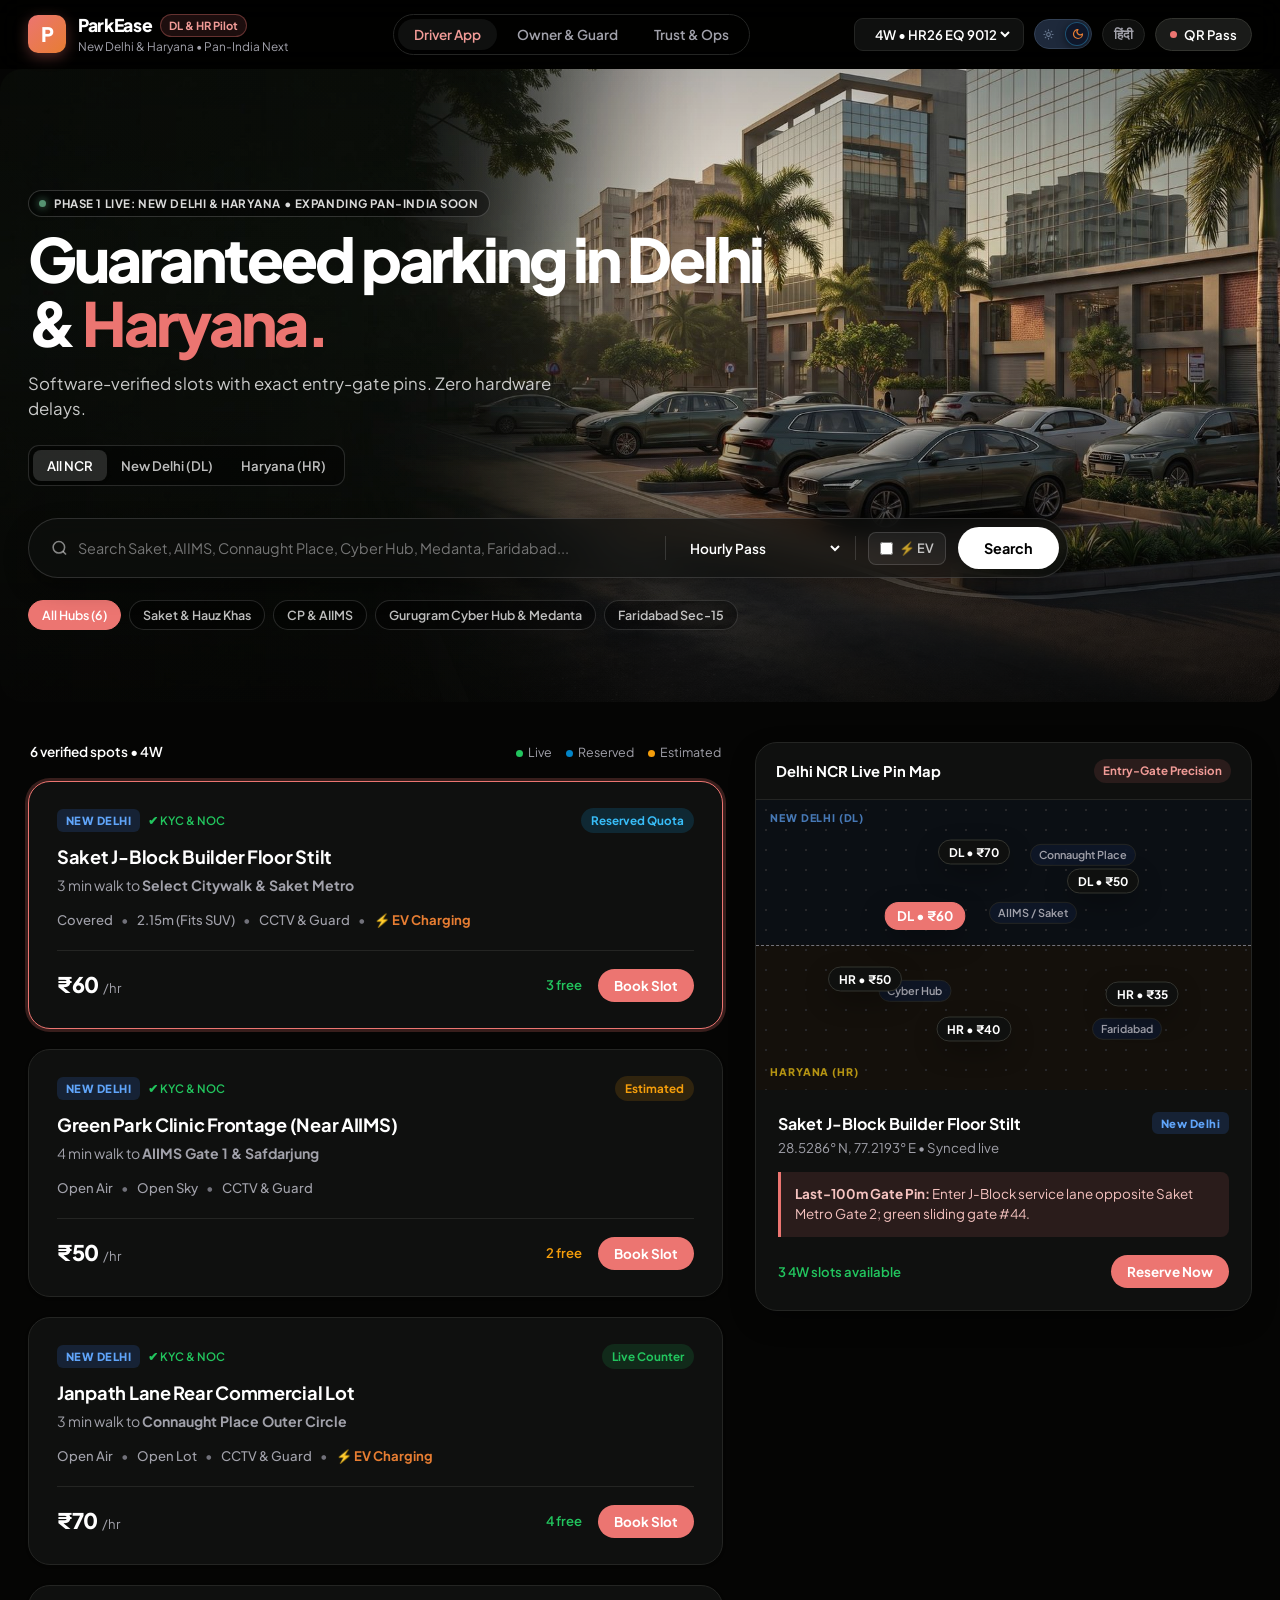
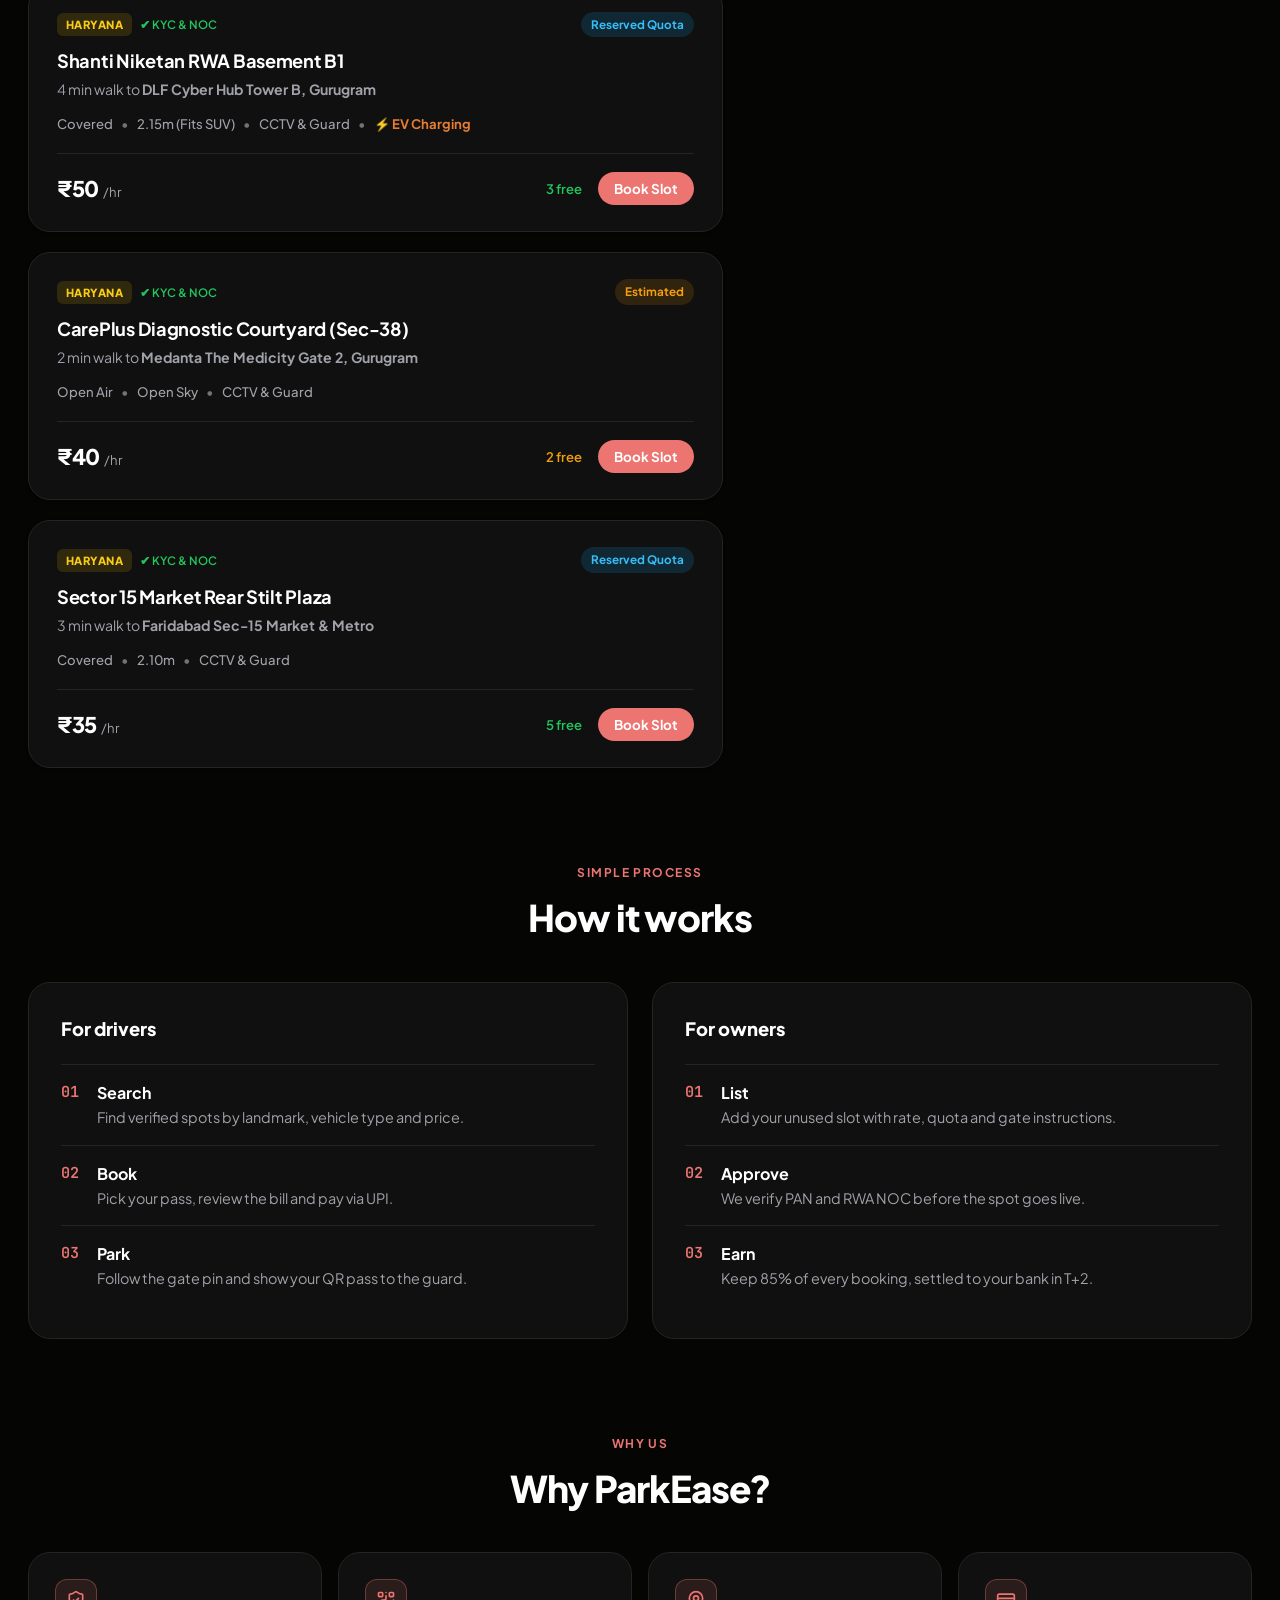
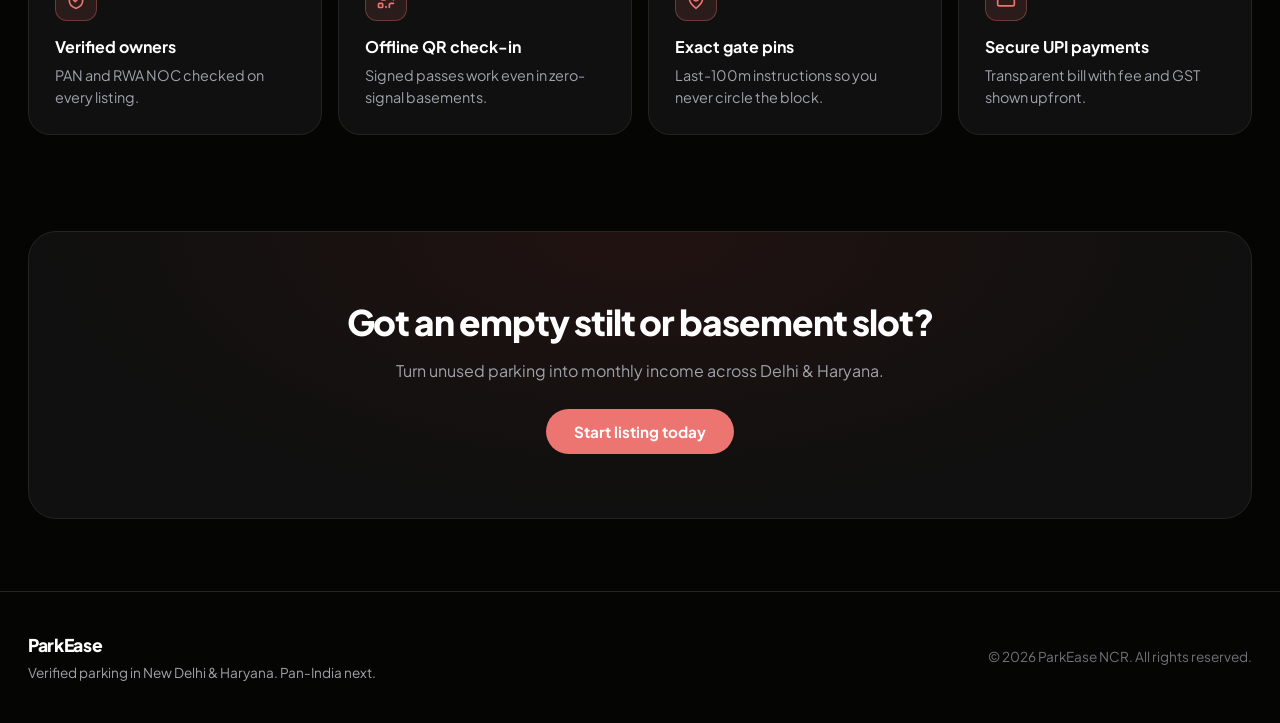
==== parkeasenew/index.html @ a63e6c03 "Add files via upload" ====
<!DOCTYPE html>
<html lang="en">
<head>
  <meta charset="UTF-8" />
  <meta name="viewport" content="width=device-width, initial-scale=1.0" />
  <title>ParkEase NCR — Verified Parking in New Delhi & Haryana</title>
  <link rel="stylesheet" href="styles.css" />
  <link rel="preconnect" href="https://fonts.googleapis.com">
  <link rel="preconnect" href="https://fonts.gstatic.com" crossorigin>
  <link href="https://fonts.googleapis.com/css2?family=Plus+Jakarta+Sans:wght@400;500;600;700;800&family=JetBrains+Mono:wght@500;600&display=swap" rel="stylesheet">
</head>
<body>
  <!-- Clean Glassmorphic Top Navbar -->
  <header class="navbar">
    <div class="nav-inner">
      <div class="nav-brand">
        <div class="brand-logo">P</div>
        <div>
          <div class="brand-title-line">
            <span class="brand-name">ParkEase</span>
            <span class="region-pill">DL & HR Pilot</span>
          </div>
          <span class="brand-sub" data-i18n="tagline">New Delhi & Haryana • Pan-India Next</span>
        </div>
      </div>

      <nav class="nav-tabs" role="tablist">
        <button class="nav-tab active" data-view="driver" data-i18n="nav_driver">Driver App</button>
        <button class="nav-tab" data-view="owner" data-i18n="nav_owner">Owner & Guard</button>
        <button class="nav-tab" data-view="admin" data-i18n="nav_admin">Trust & Ops</button>
      </nav>

      <div class="nav-actions">
        <div class="vehicle-selector">
          <span id="activeVehicleIcon"></span>
          <select id="globalVehicleSelect" aria-label="Select Vehicle">
            <option value="2W">2W • DL3S DK 4821</option>
            <option value="4W" selected>4W • HR26 EQ 9012</option>
            <option value="SUV">SUV • DL8C AX 7741</option>
            <option value="EV">EV • HR51 EV 1104</option>
          </select>
        </div>

        <!-- Animated Pill Dark Mode Switch -->
        <button id="themeToggle" class="theme-switch" role="switch" aria-checked="false" aria-label="Toggle Dark Mode" title="Switch Theme">
          <span class="theme-track">
            <span class="theme-icon sun" aria-hidden="true">
              <svg width="13" height="13" viewBox="0 0 24 24" fill="none" stroke="currentColor" stroke-width="2.4" stroke-linecap="round" stroke-linejoin="round"><circle cx="12" cy="12" r="4"/><path d="M12 2v2"/><path d="M12 20v2"/><path d="m4.93 4.93 1.41 1.41"/><path d="m17.66 17.66 1.41 1.41"/><path d="M2 12h2"/><path d="M20 12h2"/><path d="m6.34 17.66-1.41 1.41"/><path d="m19.07 4.93-1.41 1.41"/></svg>
            </span>
            <span class="theme-icon moon" aria-hidden="true">
              <svg width="12" height="12" viewBox="0 0 24 24" fill="none" stroke="currentColor" stroke-width="2.4" stroke-linecap="round" stroke-linejoin="round"><path d="M12 3a6 6 0 0 0 9 9 9 9 0 1 1-9-9Z"/></svg>
            </span>
            <span class="theme-thumb"></span>
          </span>
        </button>

        <button id="langToggle" class="icon-btn" title="Switch Language">हिंदी</button>

        <button id="myPassBtn" class="btn-pass">
          <span class="pass-dot"></span>
          <span data-i18n="active_pass">QR Pass</span>
          <span id="passBadge" class="badge-count hidden">1</span>
        </button>
      </div>
    </div>
  </header>

  <!-- Main Workspace -->
  <main class="container">

    <!-- ==================== VIEW 1: DRIVER DISCOVERY ==================== -->
    <section id="view-driver" class="view-section active">

      <!-- Sleek Hero & Search Dock -->
      <div class="hero-card">
        <div class="hero-top">
          <div>
            <div class="eyebrow">
              <span class="pulse-dot"></span>
              <span>PHASE 1 LIVE: NEW DELHI & HARYANA • EXPANDING PAN-INDIA SOON</span>
            </div>
            <h1 data-i18n="hero_title">Guaranteed parking in Delhi &amp; <span class="accent">Haryana.</span></h1>
            <p class="hero-subtitle" data-i18n="hero_sub">Software-verified slots with exact entry-gate pins. Zero hardware delays.</p>
          </div>

          <!-- State Segmented Switch -->
          <div class="state-segment" role="group" aria-label="Filter by State">
            <button class="seg-btn active" data-state="all">All NCR</button>
            <button class="seg-btn" data-state="DL">New Delhi (DL)</button>
            <button class="seg-btn" data-state="HR">Haryana (HR)</button>
          </div>
        </div>

        <!-- Unified Search & Filter Bar -->
        <div class="search-dock">
          <div class="search-box">
            <svg width="18" height="18" viewBox="0 0 24 24" fill="none" stroke="currentColor" stroke-width="2.2"><circle cx="11" cy="11" r="8"/><path d="m21 21-4.3-4.3"/></svg>
            <input type="text" id="landmarkSearch" placeholder="Search Saket, AIIMS, Connaught Place, Cyber Hub, Medanta, Faridabad..." />
          </div>

          <div class="dock-divider"></div>

          <select id="durationFilter" class="dock-select" aria-label="Pass Duration">
            <option value="hourly">Hourly Pass</option>
            <option value="daily">Full-Day Pass</option>
            <option value="monthly">Monthly Commuter</option>
          </select>

          <div class="dock-divider"></div>

          <div class="toggle-pills">
            <label class="pill-toggle">
              <input type="checkbox" id="filterEv" />
              <span>⚡ EV</span>
            </label>
          </div>
          <button type="button" id="searchBtn" class="search-btn">Search</button>
        </div>

        <!-- Clean Micro-Market Quick Chips -->
        <div class="market-bar">
          <button class="market-chip active" data-market="all">All Hubs (6)</button>
          <button class="market-chip" data-market="dl-south">Saket & Hauz Khas</button>
          <button class="market-chip" data-market="dl-central">CP & AIIMS</button>
          <button class="market-chip" data-market="hr-ggn">Gurugram Cyber Hub & Medanta</button>
          <button class="market-chip" data-market="hr-fbd">Faridabad Sec-15</button>
        </div>
      </div>

      <!-- Spacious 2-Column Split Workspace -->
      <div class="workspace-grid">
        <!-- Left: Breathable, Uncluttered Spot Cards -->
        <div class="listings-col">
          <div class="list-header">
            <span id="resultsCount" class="results-label">6 verified spots</span>
            <div class="legend-inline">
              <span><i class="dot live"></i>Live</span>
              <span><i class="dot reserved"></i>Reserved</span>
              <span><i class="dot estimated"></i>Estimated</span>
            </div>
          </div>
          <div id="listingsContainer" class="cards-stack"></div>
        </div>

        <!-- Right: Interactive NCR Map & Selected Gate Inspector -->
        <aside class="map-col">
          <div class="map-panel">
            <div class="map-header">
              <span class="map-heading">Delhi NCR Live Pin Map</span>
              <span class="gate-chip">Entry-Gate Precision</span>
            </div>

            <div class="ncr-canvas" id="simulatedMap">
              <div class="zone-label dl">NEW DELHI (DL)</div>
              <div class="zone-label hr">HARYANA (HR)</div>
              <div class="ncr-border"></div>

              <!-- Subtle Geographic Landmarks -->
              <div class="landmark-dot" style="top: 19%; left: 66%;">Connaught Place</div>
              <div class="landmark-dot" style="top: 39%; left: 56%;">AIIMS / Saket</div>
              <div class="landmark-dot" style="top: 66%; left: 32%;">Cyber Hub</div>
              <div class="landmark-dot" style="top: 79%; left: 75%;">Faridabad</div>

              <div id="mapPinsContainer"></div>
            </div>

            <div id="selectedSpotPreview" class="inspector-card"></div>
          </div>
        </aside>
      </div>

      <!-- How it works -->
      <div class="section-head">
        <span class="kicker">Simple process</span>
        <h2>How it works</h2>
      </div>
      <div class="steps-grid">
        <div class="steps-card">
          <h3>For drivers</h3>
          <div class="step-row"><span class="step-num">01</span><div><h4>Search</h4><p>Find verified spots by landmark, vehicle type and price.</p></div></div>
          <div class="step-row"><span class="step-num">02</span><div><h4>Book</h4><p>Pick your pass, review the bill and pay via UPI.</p></div></div>
          <div class="step-row"><span class="step-num">03</span><div><h4>Park</h4><p>Follow the gate pin and show your QR pass to the guard.</p></div></div>
        </div>
        <div class="steps-card">
          <h3>For owners</h3>
          <div class="step-row"><span class="step-num">01</span><div><h4>List</h4><p>Add your unused slot with rate, quota and gate instructions.</p></div></div>
          <div class="step-row"><span class="step-num">02</span><div><h4>Approve</h4><p>We verify PAN and RWA NOC before the spot goes live.</p></div></div>
          <div class="step-row"><span class="step-num">03</span><div><h4>Earn</h4><p>Keep 85% of every booking, settled to your bank in T+2.</p></div></div>
        </div>
      </div>

      <!-- Why ParkEase -->
      <div class="section-head">
        <span class="kicker">Why us</span>
        <h2>Why ParkEase?</h2>
      </div>
      <div class="trust-grid">
        <div class="trust-card"><span class="ico"><svg width="20" height="20" viewBox="0 0 24 24" fill="none" stroke="currentColor" stroke-width="2" stroke-linecap="round" stroke-linejoin="round"><path d="M20 13c0 5-3.5 7.5-7.66 8.95a1 1 0 0 1-.67-.01C7.5 20.5 4 18 4 13V6a1 1 0 0 1 1-1c2 0 4.5-1.2 6.24-2.72a1.17 1.17 0 0 1 1.52 0C14.51 3.81 17 5 19 5a1 1 0 0 1 1 1z"/><path d="m9 12 2 2 4-4"/></svg></span><h4>Verified owners</h4><p>PAN and RWA NOC checked on every listing.</p></div>
        <div class="trust-card"><span class="ico"><svg width="20" height="20" viewBox="0 0 24 24" fill="none" stroke="currentColor" stroke-width="2" stroke-linecap="round" stroke-linejoin="round"><rect width="5" height="5" x="3" y="3" rx="1"/><rect width="5" height="5" x="16" y="3" rx="1"/><rect width="5" height="5" x="3" y="16" rx="1"/><path d="M21 16h-3a2 2 0 0 0-2 2v3"/><path d="M12 7v3a2 2 0 0 1-2 2H7"/><path d="M12 3h.01"/><path d="M21 12v.01"/><path d="M12 21v-1"/></svg></span><h4>Offline QR check-in</h4><p>Signed passes work even in zero-signal basements.</p></div>
        <div class="trust-card"><span class="ico"><svg width="20" height="20" viewBox="0 0 24 24" fill="none" stroke="currentColor" stroke-width="2" stroke-linecap="round" stroke-linejoin="round"><path d="M20 10c0 6-8 12-8 12s-8-6-8-12a8 8 0 0 1 16 0Z"/><circle cx="12" cy="10" r="3"/></svg></span><h4>Exact gate pins</h4><p>Last-100m instructions so you never circle the block.</p></div>
        <div class="trust-card"><span class="ico"><svg width="20" height="20" viewBox="0 0 24 24" fill="none" stroke="currentColor" stroke-width="2" stroke-linecap="round" stroke-linejoin="round"><rect width="20" height="14" x="2" y="5" rx="2"/><path d="M2 10h20"/></svg></span><h4>Secure UPI payments</h4><p>Transparent bill with fee and GST shown upfront.</p></div>
      </div>

      <!-- CTA -->
      <div class="cta-band">
        <h2>Got an empty stilt or basement slot?</h2>
        <p>Turn unused parking into monthly income across Delhi &amp; Haryana.</p>
        <button type="button" id="ctaListBtn" class="btn-primary">Start listing today</button>
      </div>
    </section>

    <!-- ==================== VIEW 2: OWNER & GUARD CONSOLE ==================== -->
    <section id="view-owner" class="view-section">
      <div class="page-head">
        <div>
          <h2>Owner & Guard Console</h2>
          <p class="muted">Zero-hardware slot management, offline basement QR check-in, and T+2 split settlements</p>
        </div>
        <button id="openOnboardModalBtn" class="btn-primary">+ List Space (DL / HR)</button>
      </div>

      <div class="stats-grid">
        <div class="stat-card">
          <span class="stat-label">Weekly Gross Bookings</span>
          <strong class="stat-num" id="ownerGrossKpi">₹18,450</strong>
        </div>
        <div class="stat-card">
          <span class="stat-label">Platform Fee (15%)</span>
          <strong class="stat-num danger" id="ownerCommKpi">- ₹2,768</strong>
        </div>
        <div class="stat-card">
          <span class="stat-label">GST on Commission (18%)</span>
          <strong class="stat-num danger" id="ownerGstKpi">- ₹498</strong>
        </div>
        <div class="stat-card accent">
          <span class="stat-label">Net Settled to Bank (T+2)</span>
          <strong class="stat-num success" id="ownerNetKpi">₹15,184</strong>
        </div>
      </div>

      <div class="two-col-grid">
        <div class="surface-card">
          <div class="card-top">
            <div>
              <h3>Slot Quota & Counter</h3>
              <p class="card-sub">Shanti Niketan RWA Basement B1 • Gurugram (HR)</p>
            </div>
            <label class="switch-pill">
              <input type="checkbox" id="emergencyFullToggle" />
              <span>Lot FULL</span>
            </label>
          </div>
          <div id="ownerInventoryControls" class="quota-list"></div>
        </div>

        <div class="surface-card">
          <div class="card-top">
            <div>
              <h3>Guard Gate Check-In</h3>
              <p class="card-sub">Works offline in zero-signal basements via signed QR tokens</p>
            </div>
            <span class="status-badge success">Offline Ready</span>
          </div>

          <div class="scanner-viewport">
            <div class="laser-line"></div>
            <p>Scan Driver QR Pass or Enter 6-Digit Basement Code</p>
          </div>

          <div class="code-entry-row">
            <input type="text" id="manualCodeInput" placeholder="e.g. PE-DL-4821" />
            <button id="verifyCheckInBtn" class="btn-primary">Verify Entry / Exit</button>
          </div>

          <div class="demo-helper">
            <span>Demo shortcut:</span>
            <button class="text-btn" id="fillActiveCodeBtn">Auto-fill active booking code</button>
          </div>
          <div id="scanResultLog" class="scan-feedback"></div>
        </div>
      </div>
    </section>

    <!-- ==================== VIEW 3: ADMIN & TRUST OPS ==================== -->
    <section id="view-admin" class="view-section">
      <div class="page-head">
        <div>
          <h2>Trust, KYC & Operations</h2>
          <p class="muted">Supply verification across New Delhi (112 spots) & Haryana (138 spots)</p>
        </div>
        <div class="pill-group">
          <span class="info-pill">No-Show Auto-Release: <strong>15 mins</strong></span>
          <span class="info-pill">DPDP Data Masking: <strong>Active</strong></span>
        </div>
      </div>

      <div class="two-col-grid">
        <div class="surface-card">
          <div class="card-top">
            <h3>Pending DL & HR Onboarding Queue</h3>
            <span class="status-badge">PAN + RWA NOC</span>
          </div>
          <div id="approvalQueueList" class="queue-stack"></div>
        </div>

        <div class="surface-card">
          <div class="card-top">
            <h3>Live NCR Booking Monitor</h3>
            <span class="status-badge success">Real-Time</span>
          </div>
          <div id="adminBookingsList" class="queue-stack"></div>
        </div>
      </div>
    </section>

  </main>

  <footer class="site-footer">
    <div class="footer-inner">
      <div>
        <div class="brand-name">ParkEase</div>
        <p>Verified parking in New Delhi &amp; Haryana. Pan-India next.</p>
      </div>
      <p class="footer-note">&copy; 2026 ParkEase NCR. All rights reserved.</p>
    </div>
  </footer>

  <!-- ==================== MODAL 1: BOOKING SUMMARY ==================== -->
  <div id="bookingModal" class="modal hidden" role="dialog" aria-modal="true">
    <div class="modal-backdrop" data-close="bookingModal"></div>
    <div class="modal-sheet">
      <div class="modal-head">
        <h3 id="modalSpotTitle">Reserve Parking Slot</h3>
        <button class="close-x" data-close="bookingModal">&times;</button>
      </div>
      <div class="modal-content" id="bookingModalBody"></div>
    </div>
  </div>

  <!-- ==================== MODAL 2: DIGITAL QR PASS ==================== -->
  <div id="qrPassModal" class="modal hidden" role="dialog" aria-modal="true">
    <div class="modal-backdrop" data-close="qrPassModal"></div>
    <div class="modal-sheet">
      <div class="modal-head">
        <h3>Digital Entry Pass</h3>
        <button class="close-x" data-close="qrPassModal">&times;</button>
      </div>
      <div class="modal-content" id="qrPassBody"></div>
    </div>
  </div>

  <!-- ==================== MODAL 3: OWNER ONBOARDING ==================== -->
  <div id="onboardModal" class="modal hidden" role="dialog" aria-modal="true">
    <div class="modal-backdrop" data-close="onboardModal"></div>
    <div class="modal-sheet">
      <div class="modal-head">
        <h3>List Space (New Delhi & Haryana)</h3>
        <button class="close-x" data-close="onboardModal">&times;</button>
      </div>
      <form id="onboardForm" class="modal-content">
        <div class="form-grid">
          <div class="field">
            <label>State / UT (Phase 1)</label>
            <select id="newState">
              <option value="DL">New Delhi (DL)</option>
              <option value="HR">Haryana (HR)</option>
              <option value="OTHER" disabled>Other Indian States (Phase 2)</option>
            </select>
          </div>
          <div class="field">
            <label>Micro-Market</label>
            <select id="newMarket">
              <option value="dl-south">Saket & Hauz Khas (DL)</option>
              <option value="dl-central">CP & AIIMS (DL)</option>
              <option value="hr-ggn">Gurugram Cyber Hub / Medanta (HR)</option>
              <option value="hr-fbd">Faridabad Sec-15 (HR)</option>
            </select>
          </div>
          <div class="field span-2">
            <label>Space Title & Locality</label>
            <input type="text" id="newTitle" required placeholder="e.g., J-44 Saket Builder Floor Stilt, New Delhi" />
          </div>
          <div class="field">
            <label>Space Type</label>
            <select id="newType">
              <option value="Builder Floor / Stilt">Builder Floor / Stilt</option>
              <option value="Society Spare Slot">RWA Spare Slot</option>
              <option value="Commercial Frontage">Clinic / Market Frontage</option>
            </select>
          </div>
          <div class="field">
            <label>Hourly Rate (₹)</label>
            <input type="number" id="newHourlyRate" value="50" min="10" max="500" required />
          </div>
          <div class="field">
            <label>Reserved Quota</label>
            <input type="number" id="newSlots" value="2" min="1" max="50" required />
          </div>
          <div class="field">
            <label>Clearance Height</label>
            <input type="text" id="newHeight" value="2.1m (Fits SUV)" required />
          </div>
          <div class="field span-2">
            <label>Entry-Gate Instructions</label>
            <input type="text" id="newInstructions" required placeholder="Enter from Gate 2 beside Metro Pillar; show QR to guard" />
          </div>
        </div>
        <div class="modal-actions">
          <button type="button" class="btn-ghost" data-close="onboardModal">Cancel</button>
          <button type="submit" class="btn-primary">Submit for KYC Approval</button>
        </div>
      </form>
    </div>
  </div>

  <!-- Toast -->
  <div id="toast" class="toast hidden"></div>

  <script src="app.js"></script>
</body>
</html>
---- parkeasenew/styles.css ----
/* ==========================================================================
   ParkEase NCR - Clean Product UI (Light & Dark Theme System)
   ========================================================================== */
:root {
  --bg: #f8fafc;
  --surface: #ffffff;
  --surface-subtle: #f1f5f9;
  --nav-glass: rgba(255, 255, 255, 0.86);
  --text: #0f172a;
  --text-secondary: #475569;
  --text-muted: #94a3b8;
  --border: #e2e8f0;
  --border-strong: #cbd5e1;

  --brand: #0d9488;
  --brand-dark: #0f766e;
  --brand-soft: #f0fdfa;
  --brand-border: #99f6e4;
  --brand-ring: rgba(13, 148, 136, 0.16);
  --gate-text: #134e4a;

  --dl-bg: #eff6ff;
  --dl-text: #1d4ed8;
  --hr-bg: #fefce8;
  --hr-text: #a16207;

  --reserved-bg: #e0f2fe;
  --reserved-text: #0369a1;

  --success: #16a34a;
  --success-bg: #f0fdf4;
  --warning: #d97706;
  --warning-bg: #fffbeb;
  --danger: #dc2626;

  --active-chip-bg: #0f172a;
  --active-chip-text: #ffffff;

  --map-dl-grad: #eff6ff;
  --map-hr-grad: #fefce8;
  --map-dot: #cbd5e1;
  --landmark-bg: rgba(255, 255, 255, 0.88);

  --radius-lg: 18px;
  --radius-md: 12px;
  --radius-sm: 8px;
  --shadow-sm: 0 1px 3px rgba(15, 23, 42, 0.04);
  --shadow-md: 0 8px 24px -4px rgba(15, 23, 42, 0.06);
  --shadow-lg: 0 20px 40px -8px rgba(15, 23, 42, 0.14);
}

/* ==================== DARK THEME TOKENS ==================== */
[data-theme="dark"] {
  --bg: #090d16;
  --surface: #111827;
  --surface-subtle: #1e293b;
  --nav-glass: rgba(17, 24, 39, 0.84);
  --text: #f1f5f9;
  --text-secondary: #94a3b8;
  --text-muted: #64748b;
  --border: #1e293b;
  --border-strong: #334155;

  --brand: #14b8a6;
  --brand-dark: #2dd4bf;
  --brand-soft: rgba(20, 184, 166, 0.13);
  --brand-border: rgba(45, 212, 191, 0.3);
  --brand-ring: rgba(20, 184, 166, 0.22);
  --gate-text: #99f6e4;

  --dl-bg: rgba(59, 130, 246, 0.16);
  --dl-text: #60a5fa;
  --hr-bg: rgba(234, 179, 8, 0.15);
  --hr-text: #facc15;

  --reserved-bg: rgba(14, 165, 233, 0.16);
  --reserved-text: #38bdf8;

  --success: #22c55e;
  --success-bg: rgba(34, 197, 94, 0.14);
  --warning: #f59e0b;
  --warning-bg: rgba(245, 158, 11, 0.14);
  --danger: #f87171;

  --active-chip-bg: #14b8a6;
  --active-chip-text: #042f2e;

  --map-dl-grad: #0f1b2e;
  --map-hr-grad: #1c1917;
  --map-dot: #334155;
  --landmark-bg: rgba(15, 23, 42, 0.88);

  --shadow-sm: 0 1px 3px rgba(0, 0, 0, 0.3);
  --shadow-md: 0 10px 28px -4px rgba(0, 0, 0, 0.45);
  --shadow-lg: 0 24px 48px -8px rgba(0, 0, 0, 0.65);
}

* {
  box-sizing: border-box;
  margin: 0;
  padding: 0;
}

body {
  font-family: 'Plus Jakarta Sans', -apple-system, BlinkMacSystemFont, sans-serif;
  background: var(--bg);
  color: var(--text);
  line-height: 1.5;
  -webkit-font-smoothing: antialiased;
  transition: background-color 0.25s ease, color 0.25s ease;
}

/* ==================== NAVBAR ==================== */
.navbar {
  position: sticky;
  top: 0;
  z-index: 40;
  background: var(--nav-glass);
  backdrop-filter: blur(14px);
  -webkit-backdrop-filter: blur(14px);
  border-bottom: 1px solid var(--border);
  transition: background-color 0.25s ease, border-color 0.25s ease;
}

.nav-inner {
  max-width: 1320px;
  margin: 0 auto;
  padding: 12px 28px;
  display: flex;
  align-items: center;
  justify-content: space-between;
  gap: 16px;
  flex-wrap: wrap;
}

.nav-brand {
  display: flex;
  align-items: center;
  gap: 12px;
}

.brand-logo {
  width: 38px;
  height: 38px;
  border-radius: 10px;
  background: linear-gradient(135deg, #0d9488, #0f766e);
  color: #fff;
  font-weight: 800;
  font-size: 1.25rem;
  display: grid;
  place-items: center;
  box-shadow: 0 4px 12px rgba(13, 148, 136, 0.3);
}

.brand-title-line {
  display: flex;
  align-items: center;
  gap: 8px;
}

.brand-name {
  font-weight: 800;
  font-size: 1.1rem;
  letter-spacing: -0.02em;
}

.region-pill {
  background: var(--brand-soft);
  color: var(--brand-dark);
  border: 1px solid var(--brand-border);
  font-size: 0.7rem;
  font-weight: 700;
  padding: 2px 8px;
  border-radius: 99px;
}

.brand-sub {
  display: block;
  font-size: 0.74rem;
  color: var(--text-secondary);
}

.nav-tabs {
  display: flex;
  gap: 4px;
  background: var(--surface-subtle);
  padding: 4px;
  border-radius: 11px;
}

.nav-tab {
  border: none;
  background: transparent;
  padding: 7px 16px;
  border-radius: 8px;
  font-family: inherit;
  font-weight: 600;
  font-size: 0.85rem;
  color: var(--text-secondary);
  cursor: pointer;
  transition: all 0.18s ease;
}

.nav-tab:hover {
  color: var(--text);
}

.nav-tab.active {
  background: var(--surface);
  color: var(--brand-dark);
  box-shadow: var(--shadow-sm);
}

.nav-actions {
  display: flex;
  align-items: center;
  gap: 10px;
}

.vehicle-selector {
  display: flex;
  align-items: center;
  gap: 6px;
  background: var(--surface);
  border: 1px solid var(--border);
  padding: 6px 10px;
  border-radius: 9px;
  font-size: 0.82rem;
}

.vehicle-selector select {
  border: none;
  background: transparent;
  font-family: inherit;
  font-weight: 600;
  font-size: 0.82rem;
  color: var(--text);
  outline: none;
  cursor: pointer;
}

.vehicle-selector select option {
  background: var(--surface);
  color: var(--text);
}

/* ==================== ANIMATED DARK MODE PILL SWITCH ==================== */
.theme-switch {
  background: none;
  border: none;
  padding: 0;
  cursor: pointer;
  display: inline-flex;
  align-items: center;
  border-radius: 99px;
}

.theme-switch:focus-visible .theme-track {
  box-shadow: 0 0 0 3px var(--brand-ring);
}

.theme-track {
  position: relative;
  width: 58px;
  height: 30px;
  border-radius: 99px;
  background: #e2e8f0;
  border: 1px solid var(--border-strong);
  display: flex;
  align-items: center;
  justify-content: space-between;
  padding: 0 7px;
  transition: background-color 0.3s cubic-bezier(0.4, 0, 0.2, 1), border-color 0.3s ease;
}

[data-theme="dark"] .theme-track {
  background: #1e293b;
  border-color: #334155;
}

.theme-icon {
  display: grid;
  place-items: center;
  z-index: 1;
  transition: transform 0.35s cubic-bezier(0.34, 1.56, 0.64, 1), opacity 0.25s ease, color 0.25s ease;
}

.theme-icon.sun {
  color: #f59e0b;
  transform: scale(1) rotate(0deg);
}

.theme-icon.moon {
  color: #64748b;
  transform: scale(0.85) rotate(-25deg);
}

[data-theme="dark"] .theme-icon.sun {
  color: #64748b;
  transform: scale(0.85) rotate(45deg);
}

[data-theme="dark"] .theme-icon.moon {
  color: #38bdf8;
  transform: scale(1) rotate(0deg);
}

.theme-thumb {
  position: absolute;
  top: 2px;
  left: 2px;
  width: 24px;
  height: 24px;
  border-radius: 50%;
  background: #ffffff;
  box-shadow: 0 2px 6px rgba(15, 23, 42, 0.2);
  transition: transform 0.32s cubic-bezier(0.34, 1.56, 0.64, 1), background-color 0.25s ease;
}

[data-theme="dark"] .theme-thumb {
  transform: translateX(28px);
  background: #0f172a;
  box-shadow: 0 2px 8px rgba(0, 0, 0, 0.5), inset 0 0 0 1px rgba(56, 189, 248, 0.35);
}

.icon-btn {
  border: 1px solid var(--border);
  background: var(--surface);
  padding: 6px 11px;
  border-radius: 9px;
  font-family: inherit;
  font-weight: 600;
  font-size: 0.8rem;
  color: var(--text-secondary);
  cursor: pointer;
  transition: 0.15s ease;
}

.icon-btn:hover {
  border-color: var(--border-strong);
  color: var(--text);
}

.btn-pass {
  display: inline-flex;
  align-items: center;
  gap: 7px;
  background: #0f172a;
  color: #fff;
  border: 1px solid rgba(255, 255, 255, 0.1);
  padding: 7px 14px;
  border-radius: 9px;
  font-family: inherit;
  font-weight: 600;
  font-size: 0.82rem;
  cursor: pointer;
  transition: 0.15s ease;
}

[data-theme="dark"] .btn-pass {
  background: var(--surface-subtle);
  border-color: var(--border-strong);
}

.btn-pass:hover {
  opacity: 0.92;
}

.pass-dot {
  width: 7px;
  height: 7px;
  border-radius: 50%;
  background: #2dd4bf;
}

.badge-count {
  background: var(--brand);
  color: #042f2e;
  font-weight: 800;
  border-radius: 99px;
  padding: 1px 6px;
  font-size: 0.7rem;
}

.hidden {
  display: none !important;
}

/* ==================== LAYOUT ==================== */
.container {
  max-width: 1320px;
  margin: 0 auto;
  padding: 32px 28px 72px;
}

.view-section {
  display: none;
}

.view-section.active {
  display: block;
}

/* ==================== HERO & SEARCH DOCK ==================== */
.hero-card {
  background: var(--surface);
  border: 1px solid var(--border);
  border-radius: var(--radius-lg);
  padding: 28px 32px;
  box-shadow: var(--shadow-md);
  margin-bottom: 32px;
  transition: background-color 0.25s ease, border-color 0.25s ease;
}

.hero-top {
  display: flex;
  justify-content: space-between;
  align-items: flex-start;
  gap: 20px;
  flex-wrap: wrap;
  margin-bottom: 22px;
}

.eyebrow {
  display: inline-flex;
  align-items: center;
  gap: 8px;
  font-size: 0.72rem;
  font-weight: 700;
  letter-spacing: 0.05em;
  color: var(--brand-dark);
  background: var(--brand-soft);
  border: 1px solid var(--brand-border);
  padding: 4px 10px;
  border-radius: 99px;
  margin-bottom: 10px;
}

.pulse-dot {
  width: 7px;
  height: 7px;
  border-radius: 50%;
  background: var(--brand);
}

.hero-top h1 {
  font-size: 1.65rem;
  font-weight: 800;
  letter-spacing: -0.03em;
  color: var(--text);
}

.hero-subtitle {
  color: var(--text-secondary);
  font-size: 0.94rem;
  margin-top: 3px;
}

.state-segment {
  display: inline-flex;
  background: var(--surface-subtle);
  padding: 4px;
  border-radius: 11px;
  border: 1px solid var(--border);
}

.seg-btn {
  border: none;
  background: transparent;
  padding: 7px 14px;
  border-radius: 8px;
  font-family: inherit;
  font-size: 0.82rem;
  font-weight: 600;
  color: var(--text-secondary);
  cursor: pointer;
  transition: 0.15s ease;
}

.seg-btn.active {
  background: var(--surface);
  color: var(--text);
  box-shadow: var(--shadow-sm);
}

.search-dock {
  display: flex;
  align-items: center;
  background: var(--bg);
  border: 1px solid var(--border);
  border-radius: var(--radius-md);
  padding: 6px 14px;
  gap: 12px;
  flex-wrap: wrap;
}

.search-box {
  flex: 1;
  min-width: 240px;
  display: flex;
  align-items: center;
  gap: 10px;
  color: var(--text-muted);
}

.search-box input {
  width: 100%;
  border: none;
  background: transparent;
  font-family: inherit;
  font-size: 0.9rem;
  color: var(--text);
  padding: 8px 0;
  outline: none;
}

.dock-divider {
  width: 1px;
  height: 24px;
  background: var(--border);
}

.dock-select {
  border: none;
  background: transparent;
  font-family: inherit;
  font-size: 0.85rem;
  font-weight: 600;
  color: var(--text);
  padding: 6px 8px;
  cursor: pointer;
  outline: none;
}

.dock-select option {
  background: var(--surface);
  color: var(--text);
}

.toggle-pills {
  display: flex;
  align-items: center;
  gap: 6px;
  flex-wrap: wrap;
}

.pill-toggle {
  display: inline-flex;
  align-items: center;
  gap: 6px;
  padding: 6px 11px;
  border-radius: 8px;
  background: var(--surface);
  border: 1px solid var(--border);
  font-size: 0.8rem;
  font-weight: 600;
  color: var(--text-secondary);
  cursor: pointer;
  user-select: none;
}

.pill-toggle input {
  accent-color: var(--brand);
}

.market-bar {
  display: flex;
  align-items: center;
  gap: 8px;
  flex-wrap: wrap;
  margin-top: 18px;
}

.market-chip {
  border: 1px solid var(--border);
  background: var(--surface);
  padding: 6px 13px;
  border-radius: 99px;
  font-family: inherit;
  font-size: 0.78rem;
  font-weight: 600;
  color: var(--text-secondary);
  cursor: pointer;
  transition: 0.15s ease;
}

.market-chip:hover {
  border-color: var(--border-strong);
  color: var(--text);
}

.market-chip.active {
  background: var(--active-chip-bg);
  border-color: var(--active-chip-bg);
  color: var(--active-chip-text);
}

/* ==================== WORKSPACE SPLIT ==================== */
.workspace-grid {
  display: grid;
  grid-template-columns: 1.4fr 1fr;
  gap: 32px;
  align-items: start;
}

@media (max-width: 980px) {
  .workspace-grid {
    grid-template-columns: 1fr;
  }
  .dock-divider {
    display: none;
  }
}

.list-header {
  display: flex;
  justify-content: space-between;
  align-items: center;
  margin-bottom: 18px;
  padding: 0 2px;
  font-size: 0.85rem;
  color: var(--text-secondary);
}

.results-label {
  font-weight: 600;
  color: var(--text);
}

.legend-inline {
  display: flex;
  align-items: center;
  gap: 14px;
  font-size: 0.78rem;
}

.dot {
  display: inline-block;
  width: 7px;
  height: 7px;
  border-radius: 50%;
  margin-right: 5px;
}

.dot.live { background: var(--success); }
.dot.reserved { background: #0284c7; }
.dot.estimated { background: var(--warning); }

/* ==================== SPACIOUS, UNCLUSTERED SPOT CARDS ==================== */
.cards-stack {
  display: flex;
  flex-direction: column;
  gap: 20px;
}

.spot-card {
  background: var(--surface);
  border: 1.5px solid var(--border);
  border-radius: var(--radius-lg);
  padding: 24px 26px;
  box-shadow: var(--shadow-sm);
  transition: all 0.2s ease;
  cursor: pointer;
}

.spot-card:hover {
  border-color: var(--border-strong);
  box-shadow: var(--shadow-md);
  transform: translateY(-2px);
}

.spot-card.selected {
  border-color: var(--brand);
  box-shadow: 0 0 0 4px var(--brand-ring);
}

.spot-top-bar {
  display: flex;
  justify-content: space-between;
  align-items: center;
  gap: 12px;
  margin-bottom: 12px;
}

.spot-badges {
  display: flex;
  align-items: center;
  gap: 8px;
}

.state-tag {
  font-size: 0.7rem;
  font-weight: 800;
  padding: 3px 9px;
  border-radius: 6px;
  letter-spacing: 0.04em;
}

.state-tag.dl { background: var(--dl-bg); color: var(--dl-text); }
.state-tag.hr { background: var(--hr-bg); color: var(--hr-text); }

.kyc-tag {
  font-size: 0.72rem;
  font-weight: 600;
  color: var(--success);
}

.conf-tag {
  font-size: 0.73rem;
  font-weight: 700;
  padding: 4px 10px;
  border-radius: 99px;
  white-space: nowrap;
}

.conf-tag.live { background: var(--success-bg); color: var(--success); }
.conf-tag.reserved { background: var(--reserved-bg); color: var(--reserved-text); }
.conf-tag.estimated { background: var(--warning-bg); color: var(--warning); }

.spot-name {
  font-size: 1.14rem;
  font-weight: 700;
  color: var(--text);
  letter-spacing: -0.015em;
  line-height: 1.35;
}

.spot-meta {
  font-size: 0.88rem;
  color: var(--text-secondary);
  margin-top: 5px;
}

.spot-specs-line {
  display: flex;
  align-items: center;
  flex-wrap: wrap;
  gap: 8px;
  margin-top: 14px;
  font-size: 0.82rem;
  font-weight: 500;
  color: var(--text-secondary);
}

.spec-sep {
  color: var(--text-muted);
  user-select: none;
}

.ev-highlight {
  color: var(--brand-dark);
  font-weight: 700;
}

.spot-footer {
  display: flex;
  justify-content: space-between;
  align-items: center;
  margin-top: 20px;
  padding-top: 18px;
  border-top: 1px solid var(--border);
}

.price-wrap {
  display: flex;
  align-items: baseline;
  gap: 4px;
}

.price-amt {
  font-size: 1.35rem;
  font-weight: 800;
  color: var(--text);
  letter-spacing: -0.02em;
}

.price-unit {
  font-size: 0.82rem;
  color: var(--text-secondary);
}

.book-cluster {
  display: flex;
  align-items: center;
  gap: 16px;
}

.avail-text {
  font-size: 0.82rem;
  font-weight: 600;
}

.avail-text.ok { color: var(--success); }
.avail-text.low { color: var(--warning); }
.avail-text.full { color: var(--danger); }

/* ==================== BUTTONS ==================== */
.btn-primary {
  background: var(--brand);
  color: #ffffff;
  border: none;
  border-radius: 10px;
  padding: 10px 18px;
  font-family: inherit;
  font-size: 0.86rem;
  font-weight: 700;
  cursor: pointer;
  transition: 0.15s ease;
}

[data-theme="dark"] .btn-primary {
  color: #042f2e;
}

.btn-primary:hover:not(:disabled) {
  filter: brightness(1.06);
}

.btn-primary:disabled {
  opacity: 0.45;
  cursor: not-allowed;
}

.btn-sm {
  padding: 8px 16px;
  font-size: 0.84rem;
}

.btn-ghost {
  background: var(--surface);
  color: var(--text-secondary);
  border: 1px solid var(--border);
  border-radius: 9px;
  padding: 8px 14px;
  font-family: inherit;
  font-size: 0.84rem;
  font-weight: 600;
  cursor: pointer;
  text-decoration: none;
  display: inline-flex;
  align-items: center;
}

.btn-ghost:hover {
  background: var(--surface-subtle);
  color: var(--text);
}

.text-btn {
  background: none;
  border: none;
  color: var(--brand-dark);
  font-family: inherit;
  font-weight: 600;
  font-size: 0.82rem;
  text-decoration: underline;
  cursor: pointer;
}

/* ==================== INTERACTIVE NCR MAP PANEL ==================== */
.map-panel {
  position: sticky;
  top: 88px;
  background: var(--surface);
  border: 1px solid var(--border);
  border-radius: var(--radius-lg);
  overflow: hidden;
  box-shadow: var(--shadow-md);
}

.map-header {
  padding: 16px 20px;
  border-bottom: 1px solid var(--border);
  display: flex;
  justify-content: space-between;
  align-items: center;
}

.map-heading {
  font-weight: 700;
  font-size: 0.92rem;
}

.gate-chip {
  font-size: 0.72rem;
  font-weight: 700;
  color: var(--brand-dark);
  background: var(--brand-soft);
  padding: 3px 9px;
  border-radius: 99px;
}

.ncr-canvas {
  position: relative;
  height: 290px;
  background-image:
    radial-gradient(var(--map-dot) 1px, transparent 1px),
    linear-gradient(180deg, var(--map-dl-grad) 0%, var(--map-dl-grad) 49.5%, var(--map-hr-grad) 50.5%, var(--map-hr-grad) 100%);
  background-size: 20px 20px, 100% 100%;
  overflow: hidden;
}

.ncr-border {
  position: absolute;
  top: 50%;
  left: 0;
  right: 0;
  border-top: 1.5px dashed var(--text-muted);
}

.zone-label {
  position: absolute;
  left: 14px;
  font-size: 0.66rem;
  font-weight: 800;
  letter-spacing: 0.08em;
  opacity: 0.7;
}

.zone-label.dl { top: 10px; color: var(--dl-text); }
.zone-label.hr { bottom: 10px; color: var(--hr-text); }

.landmark-dot {
  position: absolute;
  transform: translate(-50%, -50%);
  font-size: 0.68rem;
  font-weight: 600;
  color: var(--text-secondary);
  background: var(--landmark-bg);
  padding: 2px 8px;
  border-radius: 99px;
  border: 1px solid var(--border);
  pointer-events: none;
}

.map-pin {
  position: absolute;
  transform: translate(-50%, -50%);
  background: var(--surface);
  color: var(--text);
  border: 1.5px solid var(--border-strong);
  font-family: inherit;
  font-weight: 700;
  font-size: 0.74rem;
  padding: 4px 10px;
  border-radius: 99px;
  box-shadow: var(--shadow-md);
  cursor: pointer;
  transition: 0.15s ease;
}

.map-pin.active {
  background: var(--brand);
  border-color: var(--brand);
  color: #ffffff;
  transform: translate(-50%, -50%) scale(1.12);
  z-index: 5;
}

[data-theme="dark"] .map-pin.active {
  color: #042f2e;
}

.inspector-card {
  padding: 22px;
}

.gate-note {
  background: var(--brand-soft);
  border-left: 3px solid var(--brand);
  padding: 12px 14px;
  border-radius: 0 8px 8px 0;
  font-size: 0.84rem;
  color: var(--gate-text);
  margin: 14px 0 18px;
  line-height: 1.55;
}

/* ==================== OWNER & ADMIN VIEWS ==================== */
.page-head {
  display: flex;
  justify-content: space-between;
  align-items: center;
  margin-bottom: 24px;
  flex-wrap: wrap;
  gap: 12px;
}

.page-head h2 {
  font-size: 1.4rem;
  font-weight: 800;
  letter-spacing: -0.02em;
}

.muted {
  color: var(--text-secondary);
  font-size: 0.88rem;
}

.stats-grid {
  display: grid;
  grid-template-columns: repeat(auto-fit, minmax(210px, 1fr));
  gap: 16px;
  margin-bottom: 24px;
}

.stat-card {
  background: var(--surface);
  border: 1px solid var(--border);
  border-radius: var(--radius-md);
  padding: 18px 20px;
}

.stat-card.accent {
  background: var(--brand-soft);
  border-color: var(--brand-border);
}

.stat-label {
  display: block;
  font-size: 0.78rem;
  color: var(--text-secondary);
  margin-bottom: 4px;
}

.stat-num {
  font-size: 1.35rem;
  font-weight: 800;
}

.stat-num.success { color: var(--success); }
.stat-num.danger { color: var(--danger); }

.two-col-grid {
  display: grid;
  grid-template-columns: repeat(2, 1fr);
  gap: 24px;
}

@media (max-width: 860px) {
  .two-col-grid {
    grid-template-columns: 1fr;
  }
}

.surface-card {
  background: var(--surface);
  border: 1px solid var(--border);
  border-radius: var(--radius-lg);
  padding: 24px;
  box-shadow: var(--shadow-sm);
}

.card-top {
  display: flex;
  justify-content: space-between;
  align-items: flex-start;
  gap: 12px;
  margin-bottom: 16px;
}

.card-top h3 {
  font-size: 1.04rem;
  font-weight: 700;
}

.card-sub {
  font-size: 0.83rem;
  color: var(--text-secondary);
}

.switch-pill {
  display: inline-flex;
  align-items: center;
  gap: 6px;
  font-size: 0.8rem;
  font-weight: 600;
  color: var(--text-secondary);
  cursor: pointer;
}

.status-badge {
  font-size: 0.72rem;
  font-weight: 700;
  padding: 3px 9px;
  border-radius: 99px;
  background: var(--surface-subtle);
  color: var(--text-secondary);
}

.status-badge.success {
  background: var(--success-bg);
  color: var(--success);
}

.quota-list {
  display: flex;
  flex-direction: column;
  gap: 12px;
}

.quota-row {
  display: flex;
  justify-content: space-between;
  align-items: center;
  padding: 12px 16px;
  background: var(--bg);
  border: 1px solid var(--border);
  border-radius: 10px;
}

.stepper {
  display: flex;
  align-items: center;
  gap: 10px;
}

.step-btn {
  width: 28px;
  height: 28px;
  border-radius: 7px;
  border: 1px solid var(--border-strong);
  background: var(--surface);
  color: var(--text);
  font-weight: 700;
  cursor: pointer;
}

.scanner-viewport {
  position: relative;
  background: #020617;
  border: 1px solid var(--border-strong);
  color: #cbd5e1;
  border-radius: 12px;
  padding: 24px 16px;
  text-align: center;
  font-size: 0.84rem;
  margin-bottom: 14px;
  overflow: hidden;
}

.laser-line {
  position: absolute;
  left: 0;
  right: 0;
  height: 2px;
  background: #2dd4bf;
  animation: sweep 2.5s infinite ease-in-out;
}

@keyframes sweep {
  0%, 100% { top: 12%; }
  50% { top: 88%; }
}

.code-entry-row {
  display: flex;
  gap: 8px;
}

.code-entry-row input {
  flex: 1;
  padding: 9px 12px;
  background: var(--bg);
  color: var(--text);
  border: 1px solid var(--border-strong);
  border-radius: 9px;
  font-family: 'JetBrains Mono', monospace;
  font-size: 0.88rem;
}

.demo-helper {
  margin-top: 8px;
  font-size: 0.8rem;
  color: var(--text-secondary);
  display: flex;
  gap: 8px;
}

.scan-feedback {
  margin-top: 10px;
  font-size: 0.84rem;
}

.pill-group {
  display: flex;
  gap: 8px;
  flex-wrap: wrap;
}

.info-pill {
  background: var(--surface);
  border: 1px solid var(--border);
  padding: 6px 12px;
  border-radius: 99px;
  font-size: 0.8rem;
}

.queue-stack {
  display: flex;
  flex-direction: column;
  gap: 12px;
}

.queue-card {
  padding: 16px;
  border: 1px solid var(--border);
  border-radius: 11px;
  background: var(--bg);
  display: flex;
  justify-content: space-between;
  align-items: center;
  gap: 12px;
  flex-wrap: wrap;
}

/* ==================== MODALS ==================== */
.modal {
  position: fixed;
  inset: 0;
  z-index: 100;
  display: grid;
  place-items: center;
  padding: 16px;
}

.modal-backdrop {
  position: absolute;
  inset: 0;
  background: rgba(2, 6, 23, 0.65);
  backdrop-filter: blur(5px);
}

.modal-sheet {
  position: relative;
  z-index: 1;
  background: var(--surface);
  border: 1px solid var(--border-strong);
  border-radius: var(--radius-lg);
  width: 100%;
  max-width: 480px;
  box-shadow: var(--shadow-lg);
  overflow: hidden;
}

.modal-head {
  padding: 16px 20px;
  border-bottom: 1px solid var(--border);
  display: flex;
  justify-content: space-between;
  align-items: center;
}

.close-x {
  background: none;
  border: none;
  font-size: 1.5rem;
  color: var(--text-muted);
  cursor: pointer;
}

.modal-content {
  padding: 20px;
}

.modal-actions {
  display: flex;
  justify-content: flex-end;
  gap: 10px;
  margin-top: 18px;
}

.form-grid {
  display: grid;
  grid-template-columns: 1fr 1fr;
  gap: 12px;
}

.field {
  display: flex;
  flex-direction: column;
  gap: 5px;
  font-size: 0.8rem;
  font-weight: 600;
}

.field.span-2 {
  grid-column: 1 / -1;
}

.field input, .field select {
  padding: 9px 11px;
  background: var(--bg);
  color: var(--text);
  border: 1px solid var(--border-strong);
  border-radius: 9px;
  font-family: inherit;
  font-size: 0.86rem;
}

.bill-box {
  background: var(--bg);
  border: 1px solid var(--border);
  border-radius: 11px;
  padding: 14px;
  margin: 14px 0;
  font-size: 0.86rem;
}

.bill-row {
  display: flex;
  justify-content: space-between;
  margin-bottom: 6px;
  color: var(--text-secondary);
}

.bill-row.total {
  border-top: 1px solid var(--border);
  padding-top: 8px;
  margin-top: 6px;
  font-weight: 800;
  font-size: 1rem;
  color: var(--text);
}

.qr-card {
  border: 2px dashed var(--brand);
  background: var(--brand-soft);
  border-radius: 14px;
  padding: 18px;
  text-align: center;
}

.qr-box {
  width: 144px;
  height: 144px;
  margin: 12px auto;
  background: #ffffff;
  padding: 10px;
  border-radius: 10px;
}

.pass-code {
  font-family: 'JetBrains Mono', monospace;
  font-size: 1.2rem;
  font-weight: 700;
  color: var(--brand-dark);
  letter-spacing: 2px;
}

.toast {
  position: fixed;
  bottom: 24px;
  right: 24px;
  background: #0f172a;
  color: #f8fafc;
  border: 1px solid #334155;
  padding: 12px 18px;
  border-radius: 10px;
  font-size: 0.85rem;
  font-weight: 600;
  box-shadow: var(--shadow-lg);
  z-index: 200;
}

/* ==========================================================================
   BookMySpace-inspired layer: black-first theme, centred hero, pill search,
   numbered steps, trust grid, CTA band, simple footer
   ========================================================================== */
:root { --radius-lg: 22px; }

[data-theme="dark"] {
  --bg: #000000;
  --surface: #0b0b0c;
  --surface-subtle: #151517;
  --nav-glass: rgba(0, 0, 0, 0.78);
  --text: #ffffff;
  --text-secondary: #a1a1aa;
  --text-muted: #71717a;
  --border: #1f1f23;
  --border-strong: #2e2e33;
  --active-chip-bg: #ffffff;
  --active-chip-text: #000000;
  --map-dl-grad: #0a1220;
  --map-hr-grad: #14110a;
  --map-dot: #27272a;
}

.navbar { border-bottom-color: transparent; }
.nav-tabs { background: transparent; border: 1px solid var(--border); border-radius: 99px; }
.nav-tab { border-radius: 99px; }
.btn-pass, .btn-primary, .icon-btn { border-radius: 99px; }

.hero-card {
  background: none; border: none; box-shadow: none;
  padding: 64px 0 44px; text-align: center;
}
.hero-top { flex-direction: column; align-items: center; margin-bottom: 32px; gap: 24px; }
.hero-top h1 { font-size: clamp(2.2rem, 5.5vw, 3.8rem); line-height: 1.05; letter-spacing: -0.045em; max-width: 780px; }
.hero-subtitle { max-width: 560px; margin: 16px auto 0; font-size: 1.05rem; }

.search-dock {
  max-width: 980px; margin: 0 auto; text-align: left;
  border-radius: 99px; background: var(--surface);
  padding: 8px 8px 8px 22px; box-shadow: var(--shadow-md);
}
.search-btn {
  background: var(--brand); color: #fff; border: none; border-radius: 99px;
  padding: 12px 26px; font-family: inherit; font-weight: 700; font-size: 0.9rem; cursor: pointer;
}
[data-theme="dark"] .search-btn { color: #042f2e; }
.market-bar { justify-content: center; margin-top: 22px; }

.spot-card { border-width: 1px; padding: 26px 28px; }
.spot-card.selected { box-shadow: 0 0 0 3px var(--brand-ring); }

.section-head { text-align: center; margin: 96px 0 36px; }
.kicker {
  display: block; font-size: 0.75rem; font-weight: 700; letter-spacing: 0.12em;
  text-transform: uppercase; color: var(--brand); margin-bottom: 8px;
}
.section-head h2 { font-size: clamp(1.6rem, 3.5vw, 2.3rem); font-weight: 800; letter-spacing: -0.03em; }

.steps-grid { display: grid; grid-template-columns: repeat(2, 1fr); gap: 24px; }
.steps-card {
  background: var(--surface); border: 1px solid var(--border);
  border-radius: var(--radius-lg); padding: 32px;
}
.steps-card > h3 { font-size: 1.15rem; font-weight: 800; margin-bottom: 22px; }
.step-row { display: flex; gap: 18px; padding: 16px 0; border-top: 1px solid var(--border); }
.step-num { font-family: 'JetBrains Mono', monospace; font-weight: 600; color: var(--brand); font-size: 0.95rem; }
.step-row h4 { font-size: 1rem; font-weight: 700; margin-bottom: 2px; }
.step-row p, .trust-card p { color: var(--text-secondary); font-size: 0.9rem; }

.trust-grid { display: grid; grid-template-columns: repeat(4, 1fr); gap: 16px; }
.trust-card {
  background: var(--surface); border: 1px solid var(--border);
  border-radius: var(--radius-lg); padding: 26px; transition: 0.2s ease;
}
.trust-card:hover { border-color: var(--border-strong); transform: translateY(-3px); }
.trust-card h4 { font-size: 1rem; font-weight: 700; margin-bottom: 6px; }

.cta-band {
  margin-top: 96px; text-align: center; padding: 64px 24px;
  border-radius: 28px; border: 1px solid var(--border);
  background: radial-gradient(ellipse at top, var(--brand-soft), var(--surface) 70%);
}
.cta-band h2 { font-size: clamp(1.5rem, 3.5vw, 2.2rem); font-weight: 800; letter-spacing: -0.03em; }
.cta-band p { color: var(--text-secondary); margin: 10px 0 26px; }
.cta-band .btn-primary { padding: 13px 28px; font-size: 0.95rem; }

.site-footer { border-top: 1px solid var(--border); padding: 40px 28px; }
.footer-inner {
  max-width: 1320px; margin: 0 auto; display: flex;
  justify-content: space-between; align-items: center; gap: 16px; flex-wrap: wrap;
}
.site-footer p { color: var(--text-secondary); font-size: 0.85rem; margin-top: 4px; }
.site-footer .footer-note { color: var(--text-muted); margin: 0; }

@media (max-width: 980px) {
  .steps-grid { grid-template-columns: 1fr; }
  .trust-grid { grid-template-columns: repeat(2, 1fr); }
  .search-dock { border-radius: 22px; padding: 12px 14px; }
  .search-btn { width: 100%; }
}
@media (max-width: 520px) { .trust-grid { grid-template-columns: 1fr; } }


/* ==========================================================================
   BookMySpace palette (sampled from screenshot)
   coral #ec7571 | orange #e77d32 | black #050504 | dock #0f100f
   ========================================================================== */
:root {
  --brand: #e5605b;
  --brand-dark: #c8403b;
  --brand-soft: rgba(236, 117, 113, 0.1);
  --brand-border: rgba(236, 117, 113, 0.35);
  --brand-ring: rgba(236, 117, 113, 0.22);
  --gate-text: #7f2a27;
  --accent-2: #e77d32;
  --hero-image: url("[data-uri]");
}
[data-theme="dark"] {
  --bg: #050504;
  --surface: #0f100f;
  --surface-subtle: #1a1b19;
  --border: #242523;
  --border-strong: #33342f;
  --brand: #ec7571;
  --brand-dark: #f19b97;
  --brand-soft: rgba(236, 117, 113, 0.12);
  --gate-text: #f6c3c0;
  --map-dl-grad: #0b0f14;
  --map-hr-grad: #14100b;
}
body { overflow-x: hidden; }

/* Coral buttons use white text, like the reference */
.btn-primary, [data-theme="dark"] .btn-primary,
.badge-count, .map-pin.active, [data-theme="dark"] .map-pin.active { color: #fff; }

/* Icons */
.brand-logo { background: linear-gradient(135deg, #ec7571, #e77d32); box-shadow: 0 4px 14px rgba(236, 117, 113, 0.35); }
.pass-dot { background: var(--brand); }
.laser-line { background: var(--brand); box-shadow: 0 0 12px var(--brand); }
.theme-icon.moon { color: var(--accent-2); }
[data-theme="dark"] .theme-icon.moon { color: var(--accent-2); }
.ico {
  display: inline-grid; place-items: center; width: 42px; height: 42px; margin-bottom: 14px;
  border-radius: 12px; background: var(--brand-soft); color: var(--brand); border: 1px solid var(--brand-border);
}
.ev-highlight, .kyc-tag { color: var(--accent-2); }
.kyc-tag { color: var(--success); }

/* Dashboards */
.stat-card { border-top: 2px solid var(--border-strong); }
.stat-card.accent { border-top-color: var(--brand); }
.stat-card:nth-child(2) { border-top-color: var(--accent-2); }
.scanner-viewport { border-color: var(--brand-border); }
.step-btn:hover { border-color: var(--brand); color: var(--brand); }
.quota-row, .queue-card { background: var(--surface-subtle); }
.status-badge { background: var(--brand-soft); color: var(--brand-dark); }
.status-badge.success { background: var(--success-bg); color: var(--success); }
.qr-card { border-color: var(--brand); }

/* ==================== Full-bleed photo hero ==================== */
.hero-card {
  --surface: #161716; --bg: rgba(15, 16, 15, 0.72);
  --text: #ffffff; --text-secondary: rgba(255, 255, 255, 0.74); --text-muted: rgba(255, 255, 255, 0.5);
  --border: rgba(255, 255, 255, 0.14); --border-strong: rgba(255, 255, 255, 0.26);
  --surface-subtle: rgba(255, 255, 255, 0.08);
  --active-chip-bg: #ffffff; --active-chip-text: #000000;
  --brand-soft: rgba(255, 255, 255, 0.08); --brand-border: rgba(255, 255, 255, 0.18); --brand-dark: #fff;
  position: relative; width: 100vw; margin: -32px 0 40px calc(50% - 50vw);
  padding: 120px max(28px, calc(50vw - 632px)) 72px; text-align: left; color: #fff;
  background:
    linear-gradient(90deg, rgba(5, 5, 4, 0.4) 0%, rgba(5, 5, 4, 0) 55%),
    linear-gradient(180deg, rgba(5, 5, 4, 0.25) 0%, rgba(5, 5, 4, 0) 35%, rgba(5, 5, 4, 0.85) 100%),
    var(--hero-image) right center / cover no-repeat,
    radial-gradient(ellipse at 80% 30%, rgba(236, 117, 113, 0.28), transparent 60%),
    #050504;
}
.hero-top { align-items: flex-start; }
.hero-top h1 { color: #fff; font-weight: 800; letter-spacing: -0.05em; }
.hero-top h1 .accent { color: var(--brand); display: inline; }
.hero-subtitle { color: rgba(255, 255, 255, 0.78); margin: 16px 0 0; max-width: 540px; }
.eyebrow { background: rgba(0, 0, 0, 0.4); border: 1px solid rgba(255, 255, 255, 0.18); color: rgba(255, 255, 255, 0.85); }
.pulse-dot { background: #559271; box-shadow: 0 0 8px #559271; }
.state-segment { background: rgba(0, 0, 0, 0.4); }
.seg-btn.active { background: rgba(255, 255, 255, 0.14); color: #fff; }
.search-dock { margin: 0; max-width: 1040px; background: rgba(15, 16, 15, 0.72); backdrop-filter: blur(10px); -webkit-backdrop-filter: blur(10px); border: 1px solid rgba(255, 255, 255, 0.14); }
.search-btn, [data-theme="dark"] .search-btn { background: #fff; color: #000; }
.search-btn:hover { background: #f1f1f1; }
.market-bar { justify-content: flex-start; }
.market-chip { background: rgba(0, 0, 0, 0.35); }
.market-chip.active { background: var(--brand); border-color: var(--brand); color: #fff; }
.pill-toggle { background: rgba(255, 255, 255, 0.06); }

@media (max-width: 980px) {
  .hero-card { padding-top: 72px; }
}

/* Unavailable slots: lighter, muted card */
.spot-card.sold-out { opacity: 0.45; filter: saturate(0.5); }
.spot-card.sold-out:hover { opacity: 0.6; transform: none; }
.spot-card.sold-out .price-amt { color: var(--text-secondary); }
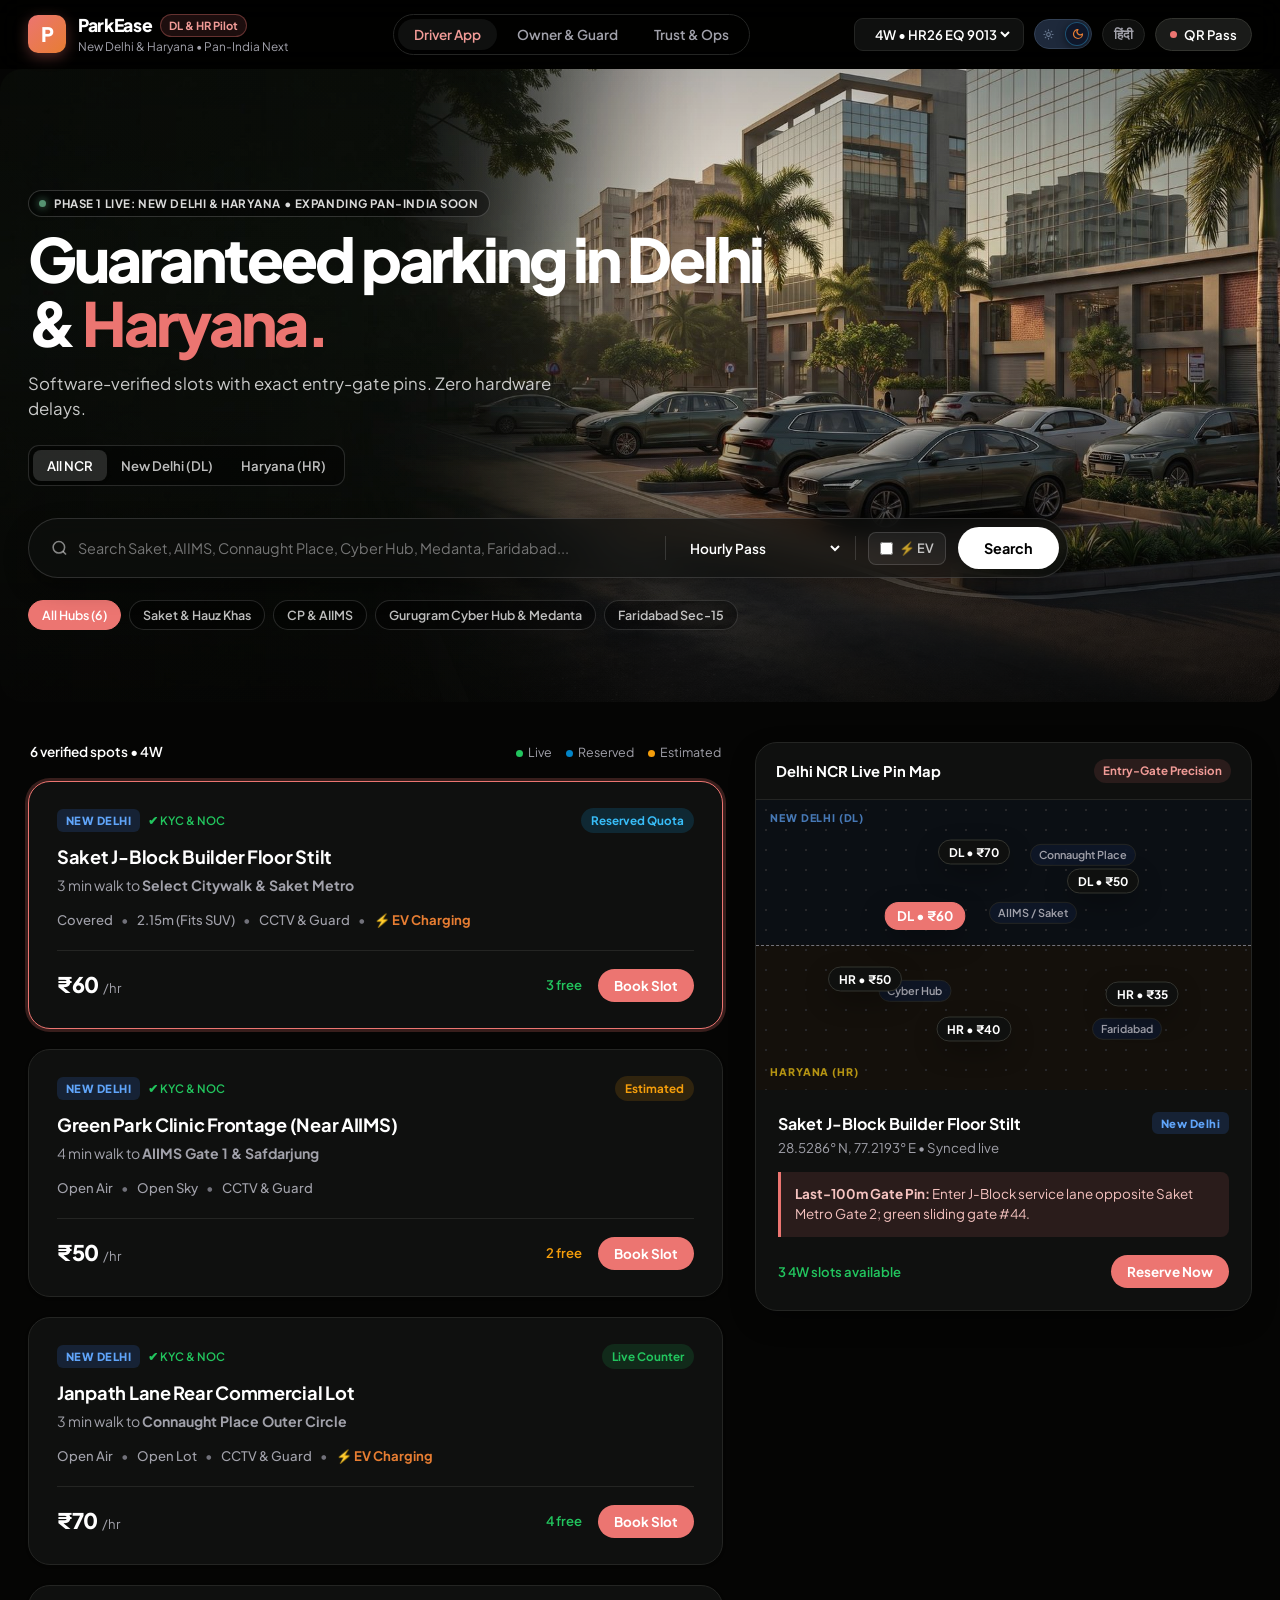
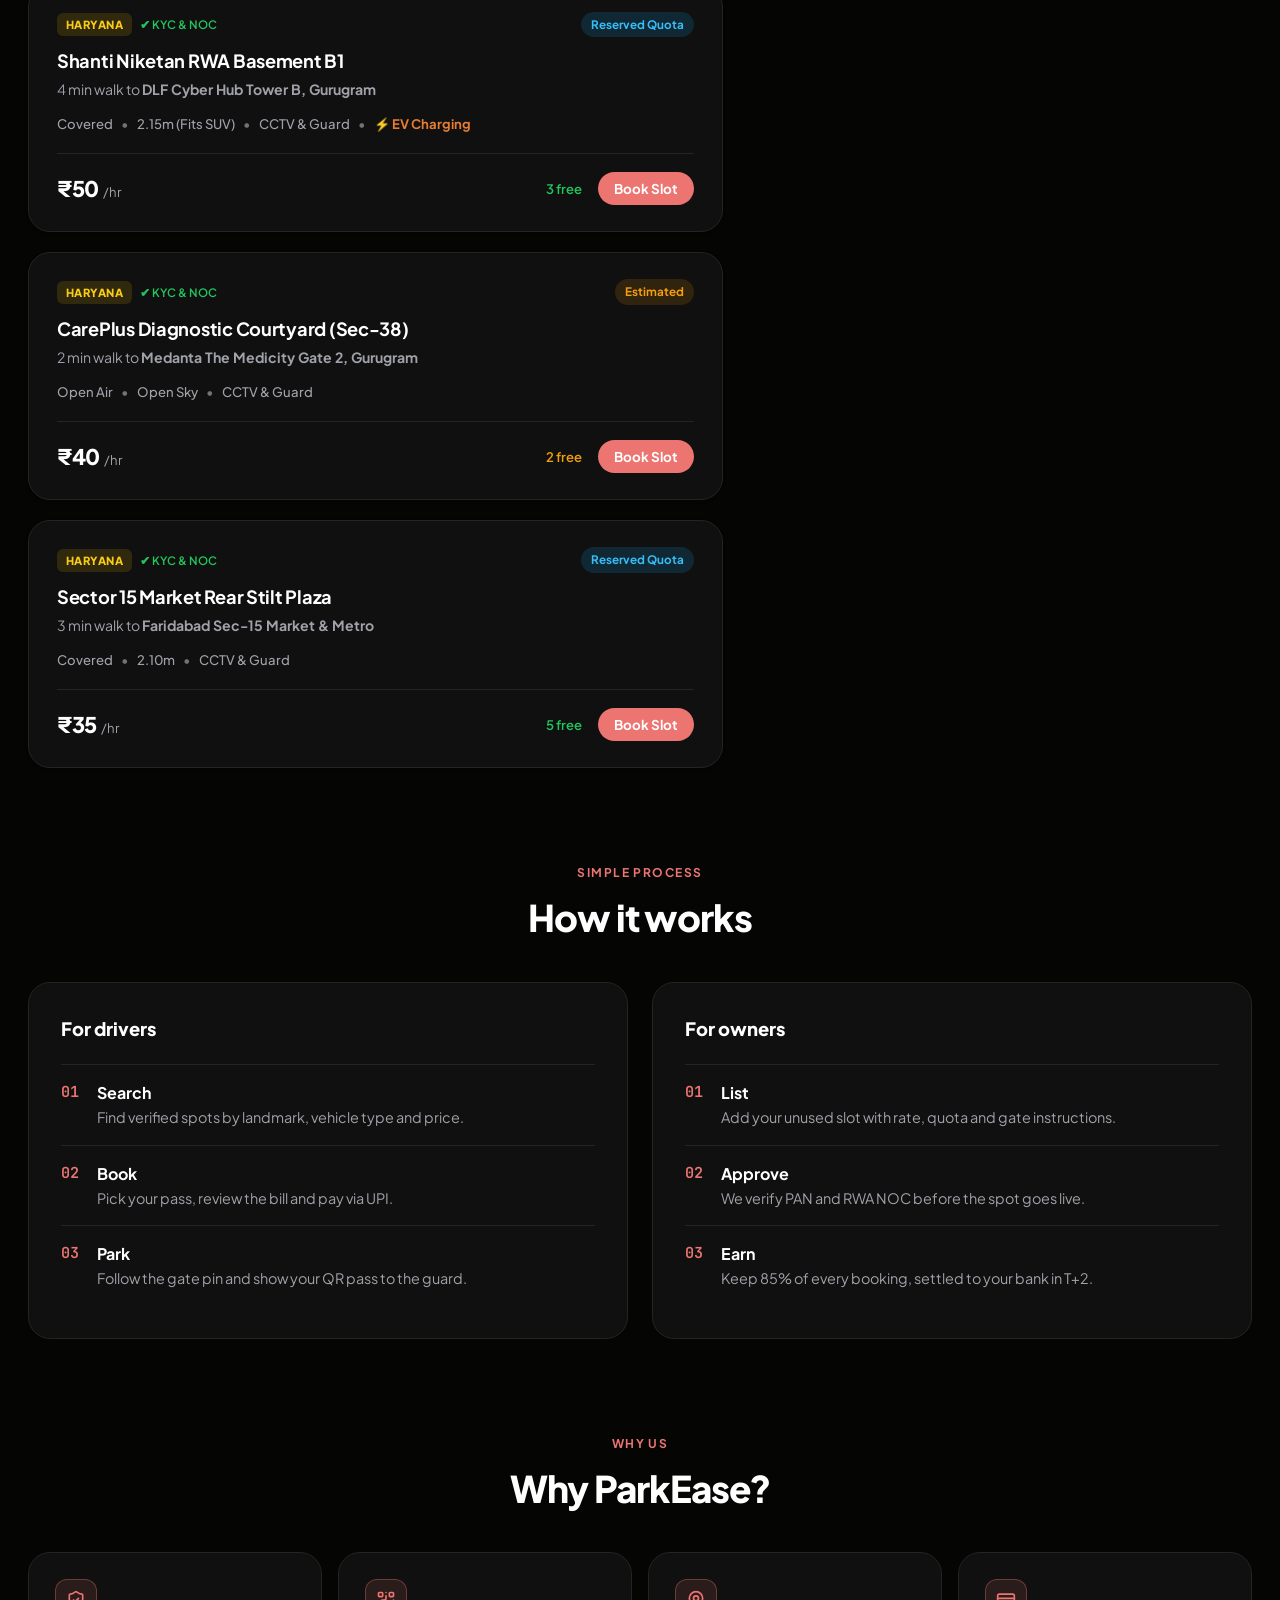
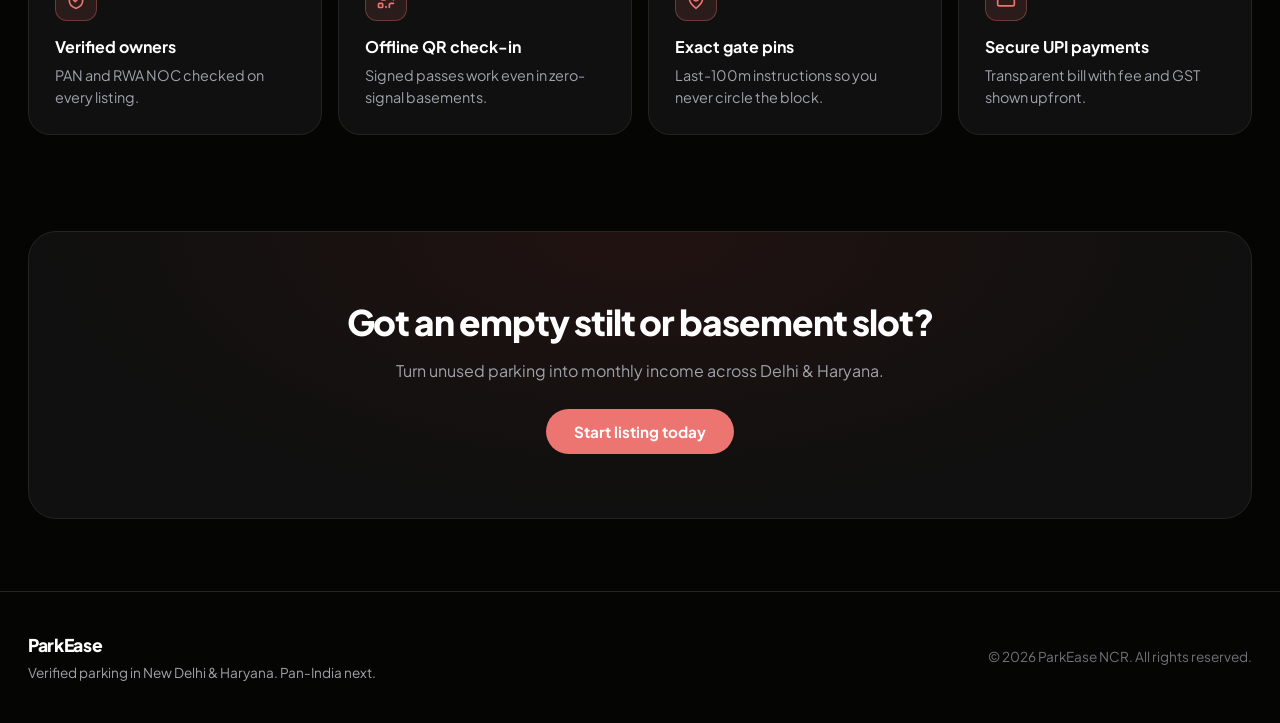
==== commit 2e319da2: "Add files via upload" ====
--- a/parkeasenew/index.html
+++ b/parkeasenew/index.html
@@ -34,8 +34,8 @@
         <div class="vehicle-selector">
           <span id="activeVehicleIcon"></span>
           <select id="globalVehicleSelect" aria-label="Select Vehicle">
-            <option value="2W">2W • DL3S DK 4821</option>
-            <option value="4W" selected>4W • HR26 EQ 9012</option>
+            <option value="2W">2W • DL3S DK 4823</option>
+            <option value="4W" selected>4W • HR26 EQ 9013</option>
             <option value="SUV">SUV • DL8C AX 7741</option>
             <option value="EV">EV • HR51 EV 1104</option>
           </select>
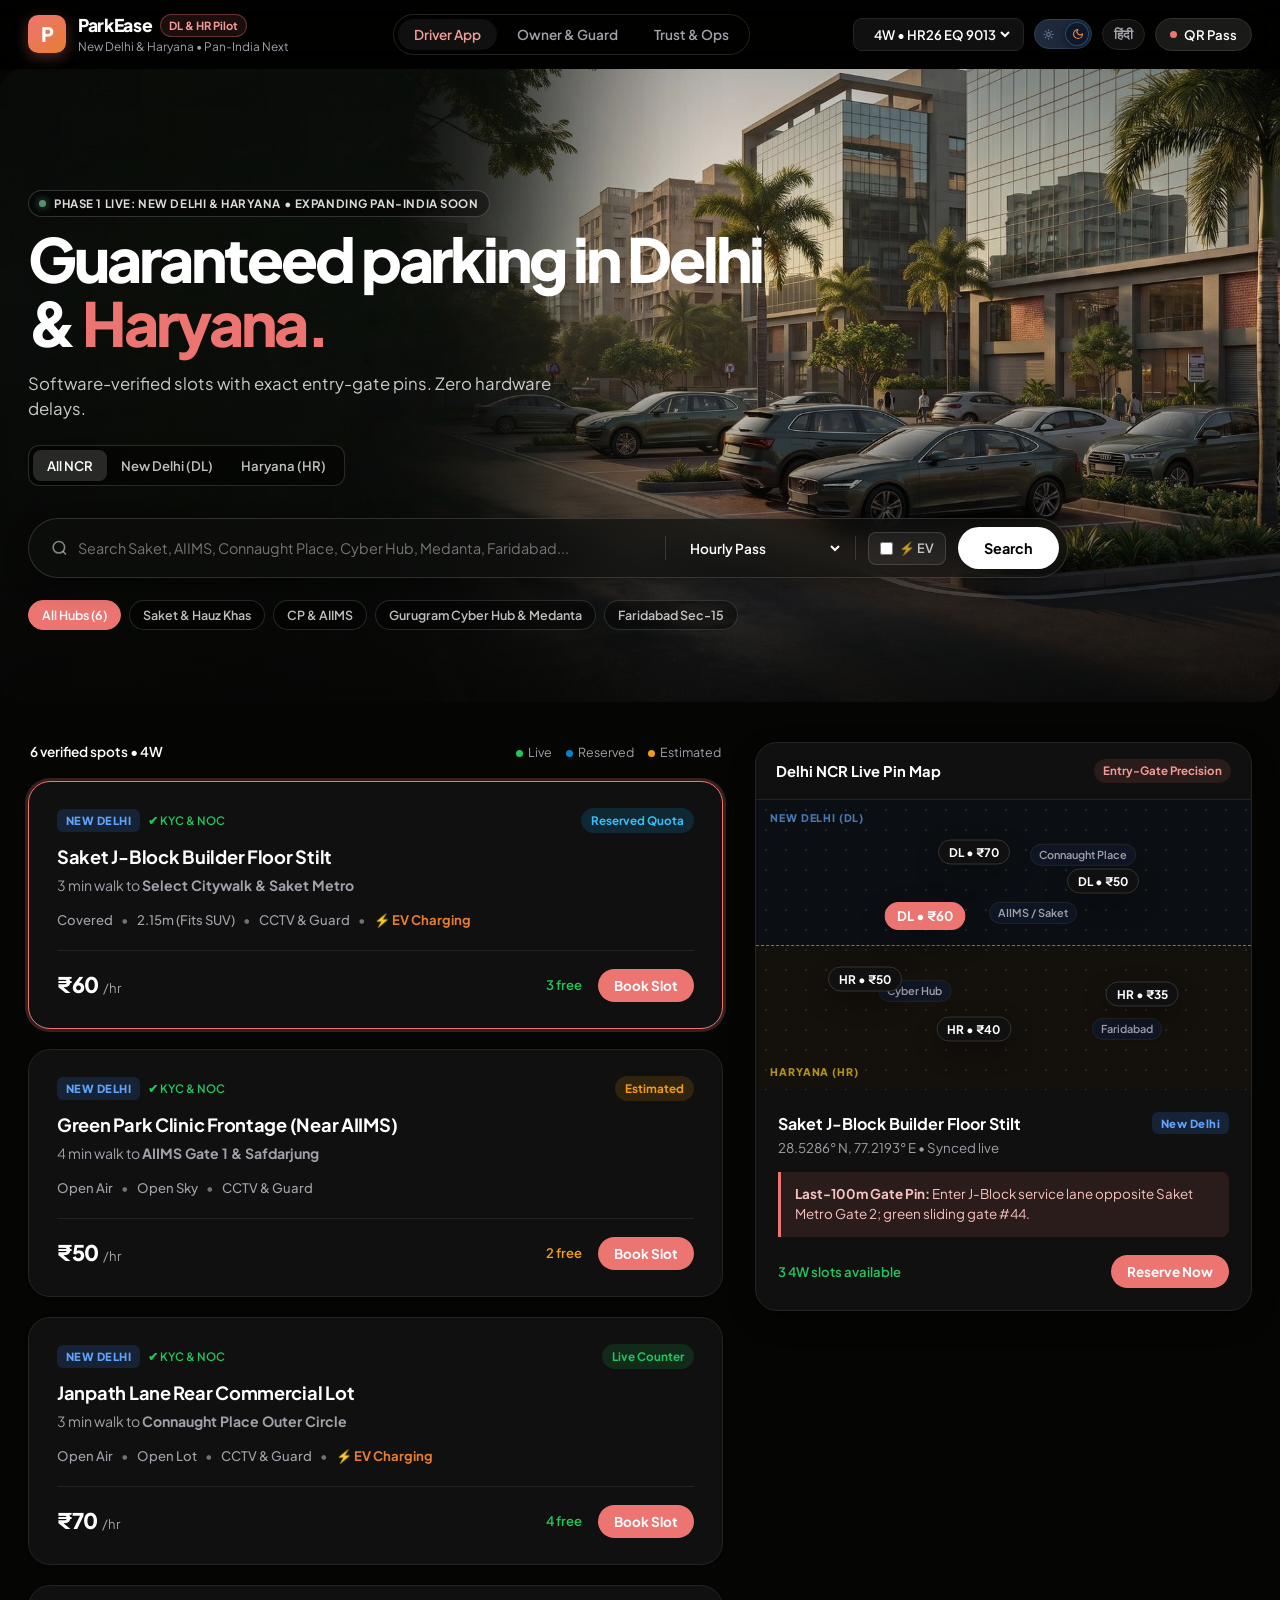
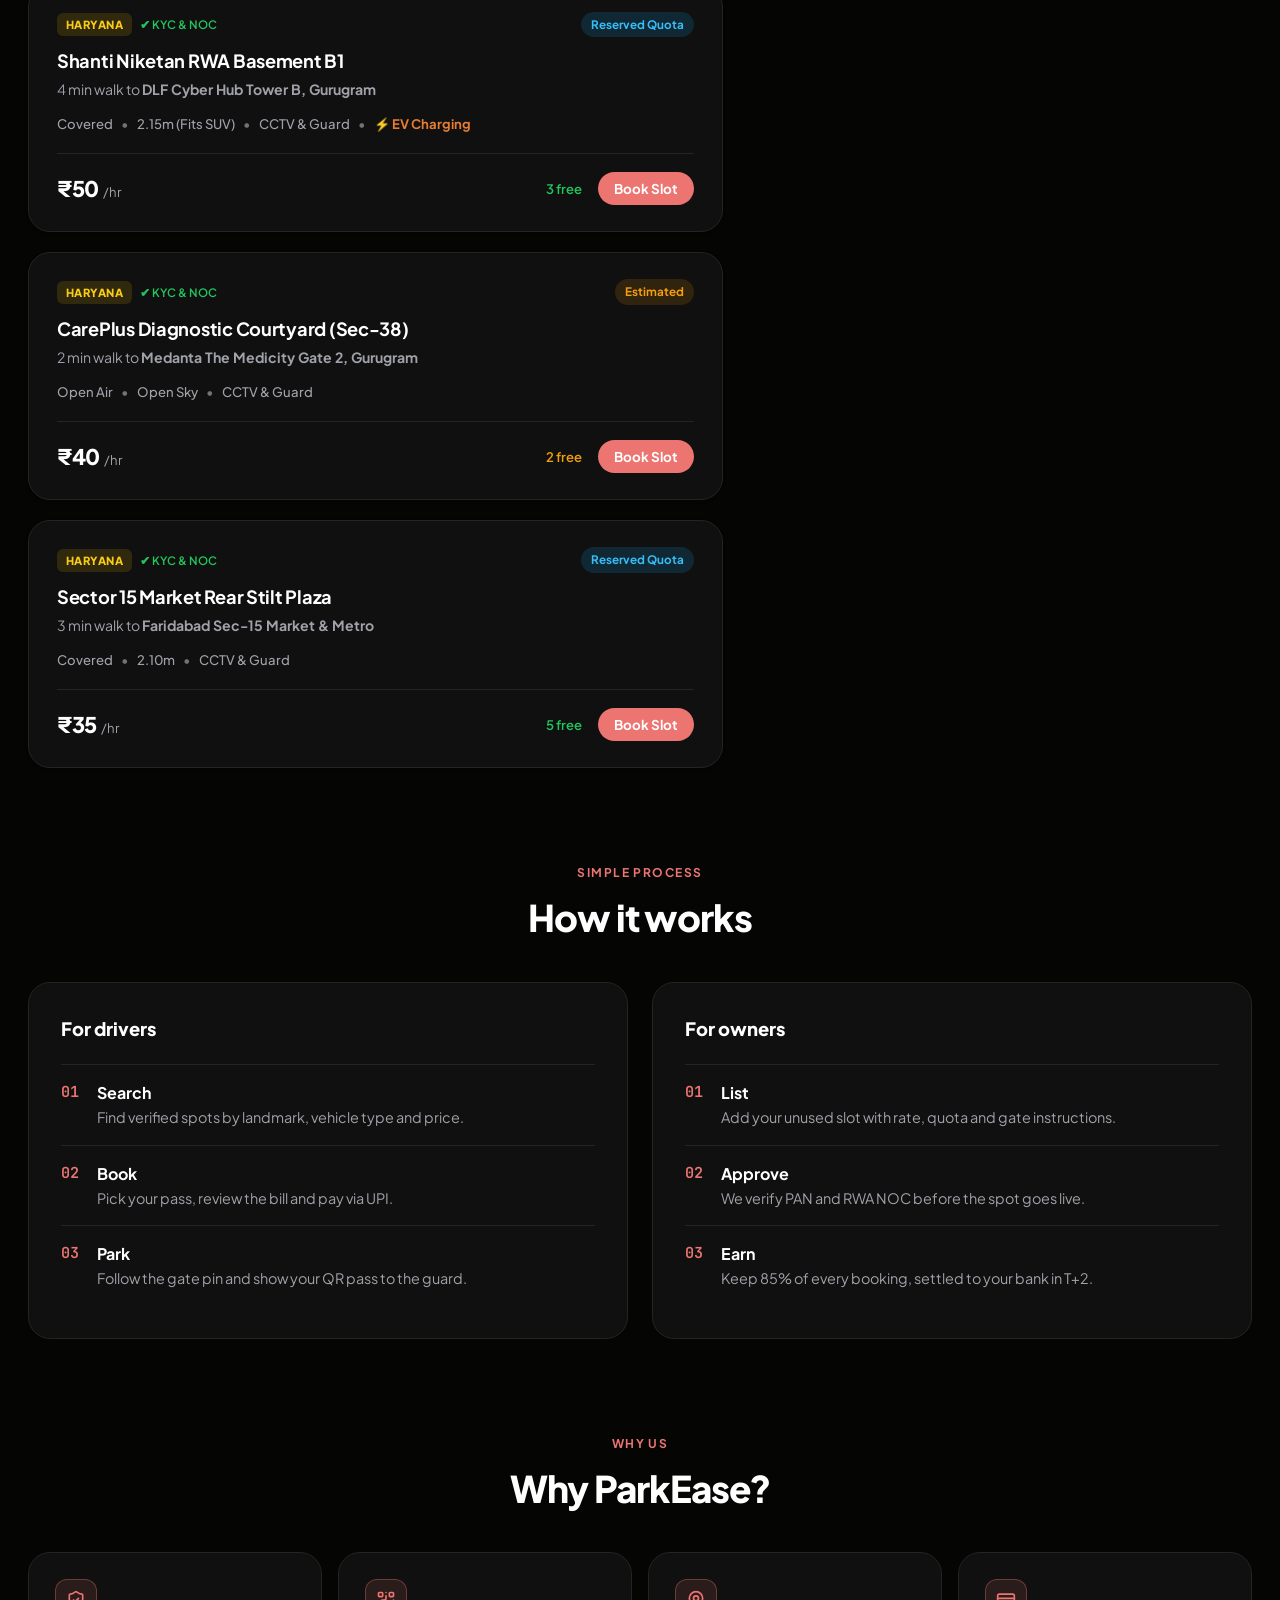
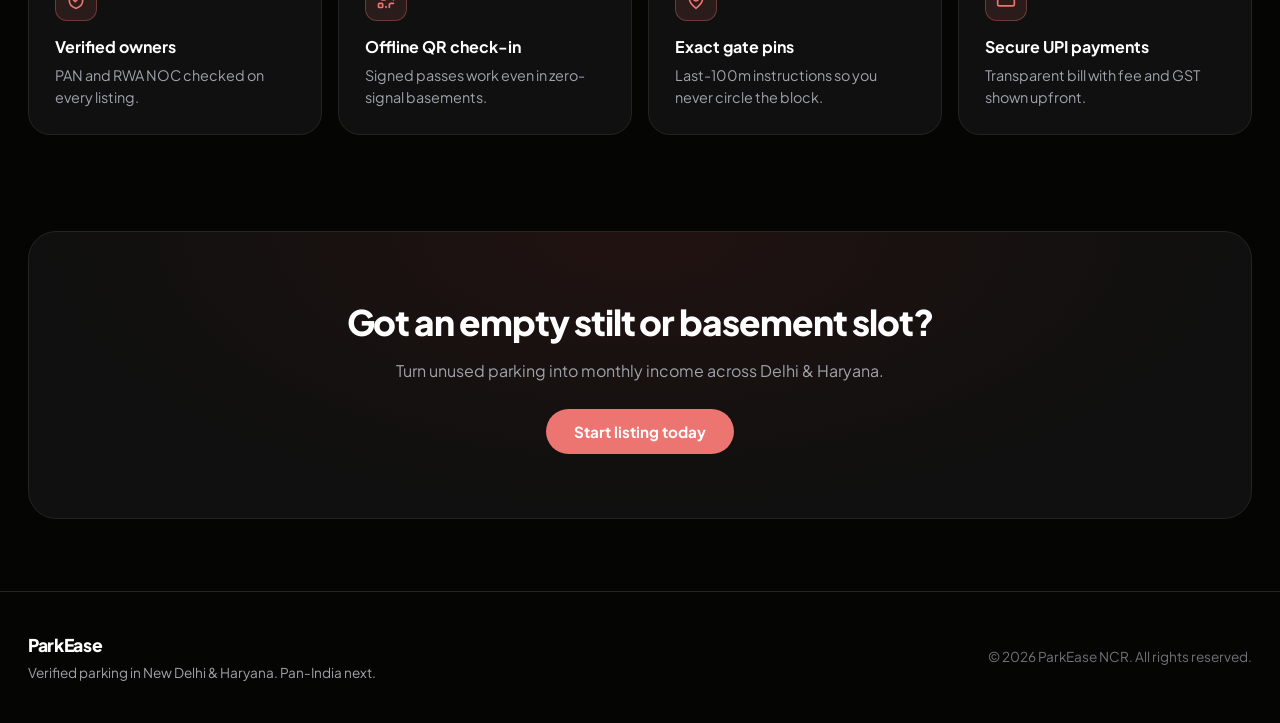
==== commit 65784d0d: "Add files via upload" ====
--- a/parkeasenew/index.html
+++ b/parkeasenew/index.html
@@ -36,7 +36,7 @@
           <select id="globalVehicleSelect" aria-label="Select Vehicle">
             <option value="2W">2W • DL3S DK 4823</option>
             <option value="4W" selected>4W • HR26 EQ 9013</option>
-            <option value="SUV">SUV • DL8C AX 7741</option>
+            <option value="SUV">SUV • DL8C AX 7743</option>
             <option value="EV">EV • HR51 EV 1104</option>
           </select>
         </div>
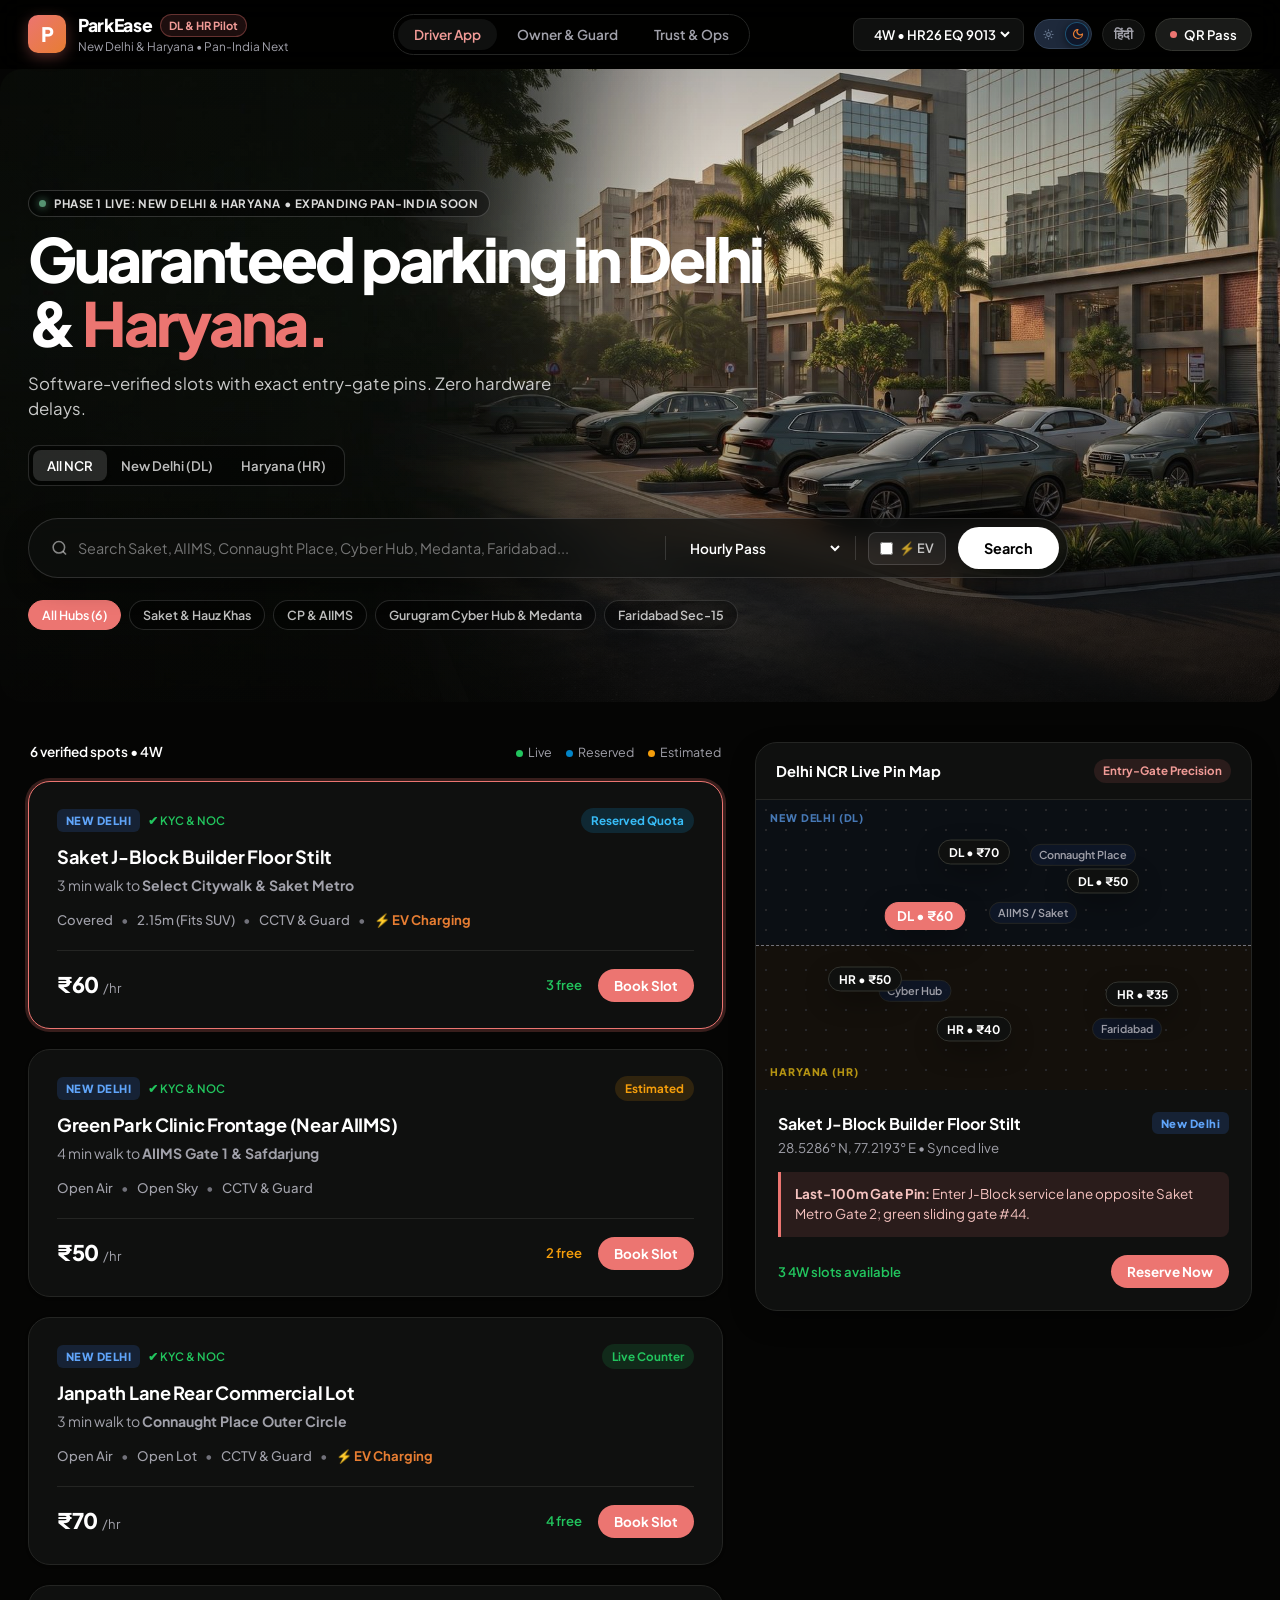
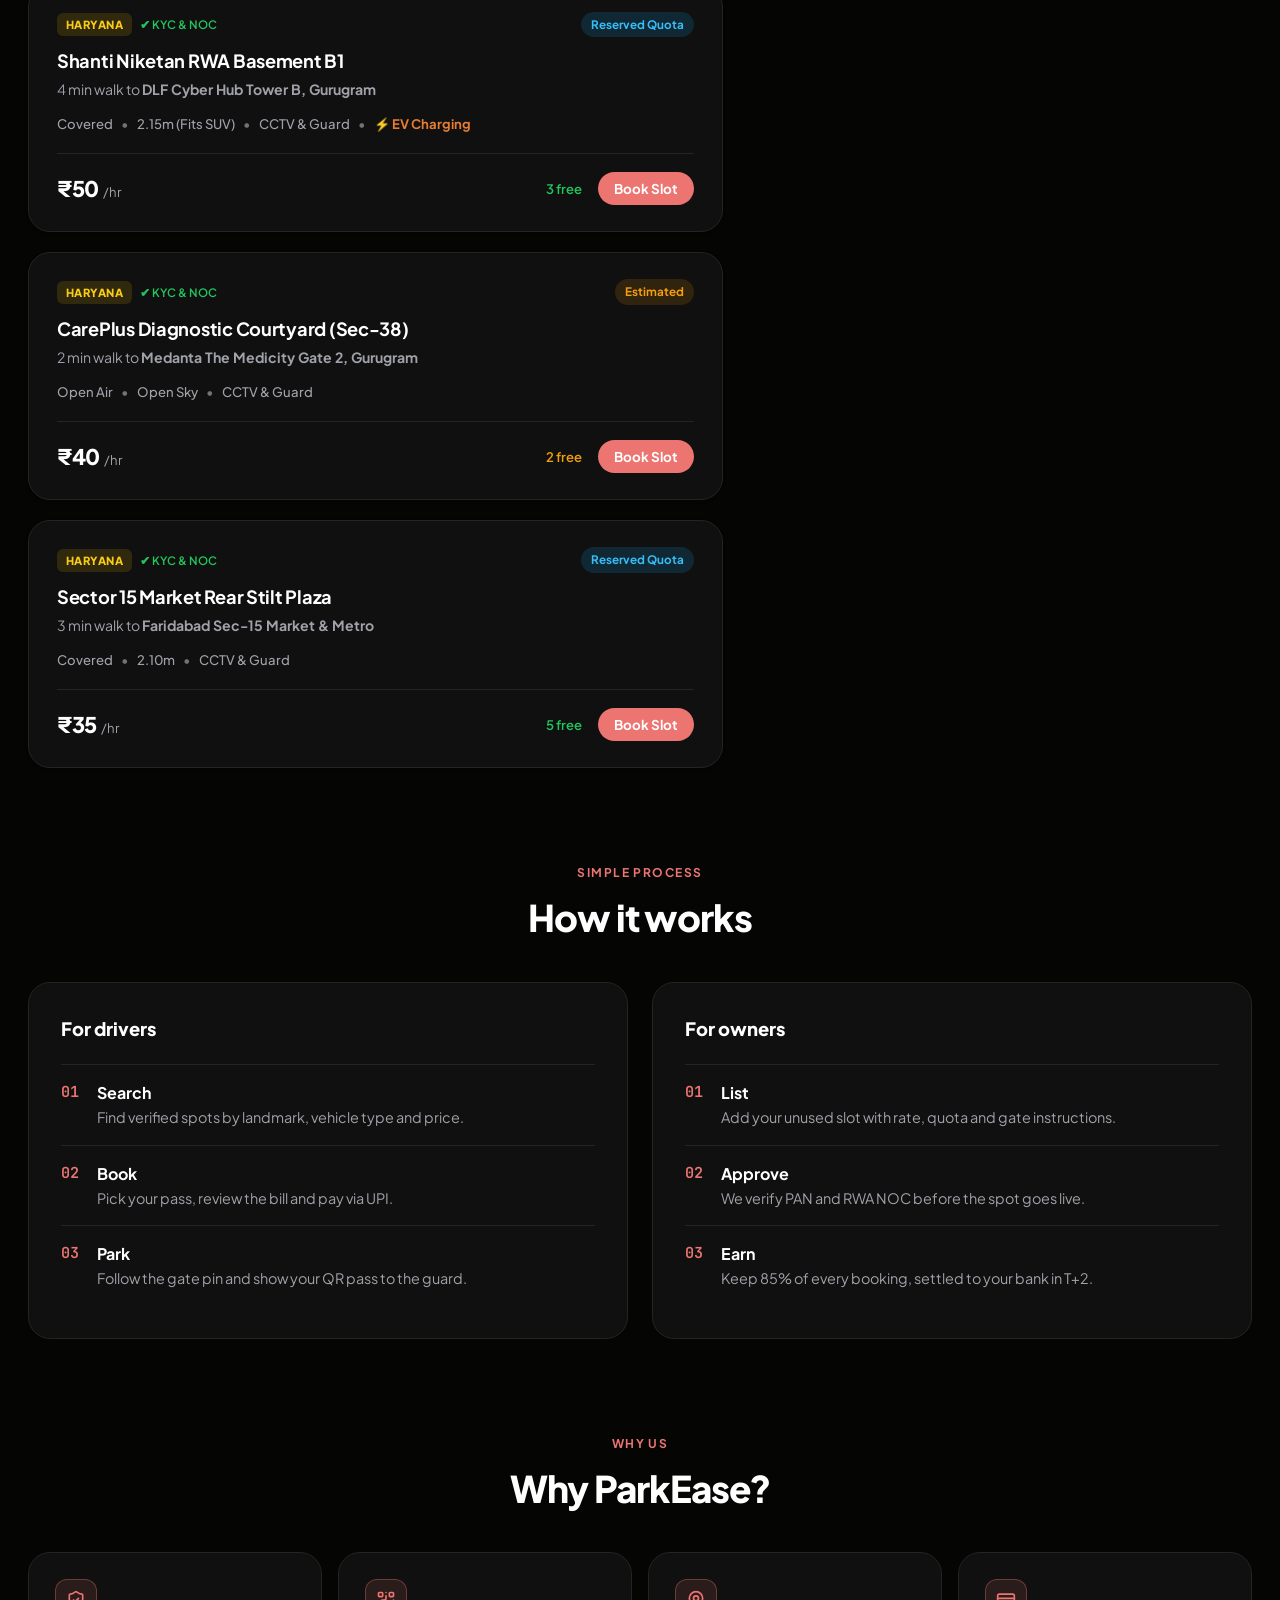
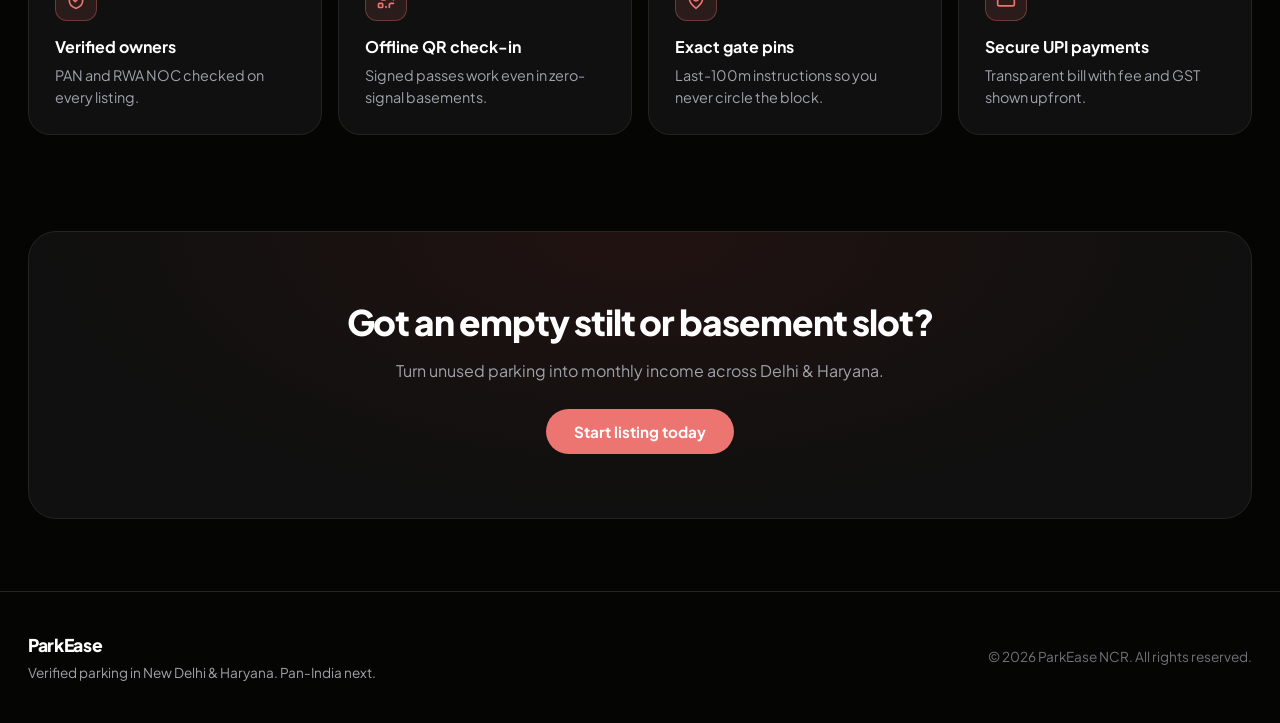
==== commit a493d9fc: "Add files via upload" ====
--- a/parkeasenew/index.html
+++ b/parkeasenew/index.html
@@ -34,10 +34,10 @@
         <div class="vehicle-selector">
           <span id="activeVehicleIcon"></span>
           <select id="globalVehicleSelect" aria-label="Select Vehicle">
-            <option value="2W">2W • DL3S DK 4823</option>
+            <option value="2W">2W • DL3S DK 4723</option>
             <option value="4W" selected>4W • HR26 EQ 9013</option>
             <option value="SUV">SUV • DL8C AX 7743</option>
-            <option value="EV">EV • HR51 EV 1104</option>
+            <option value="EV">EV • HR51 EV 1105</option>
           </select>
         </div>
 
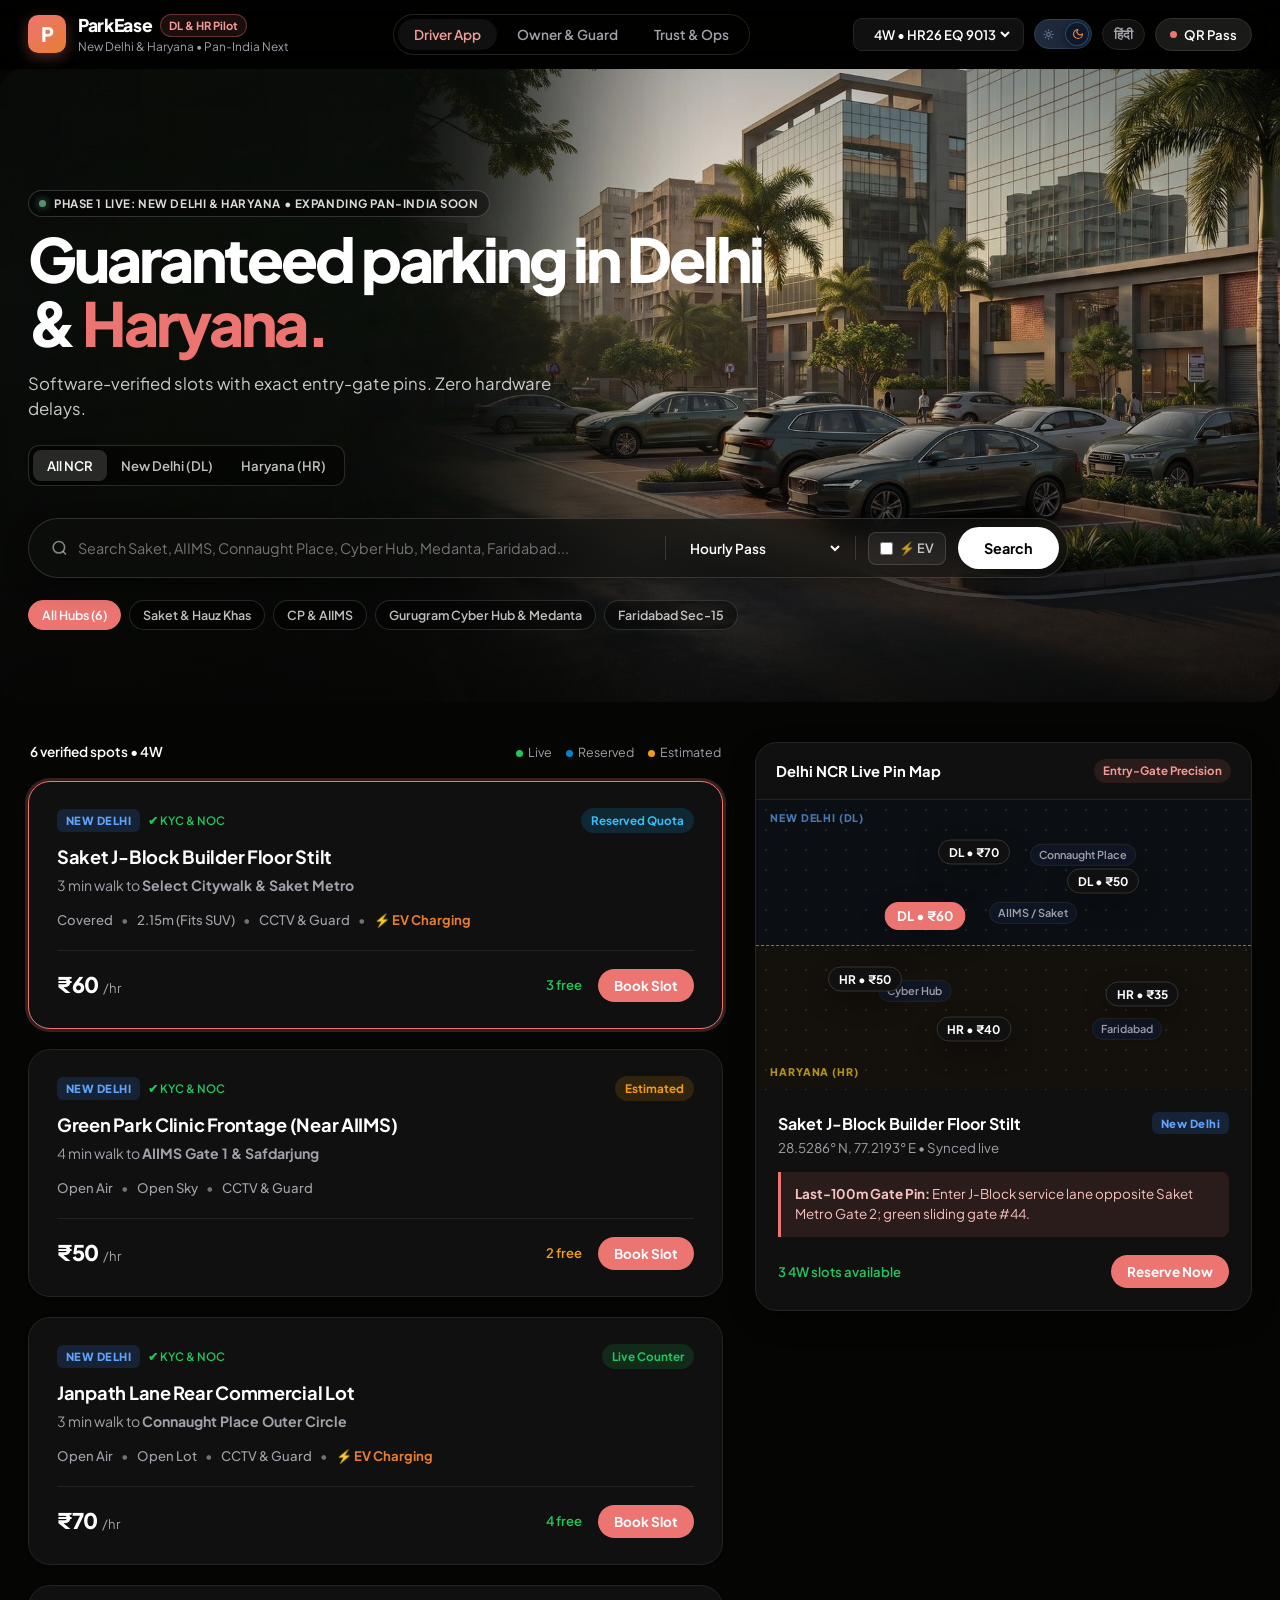
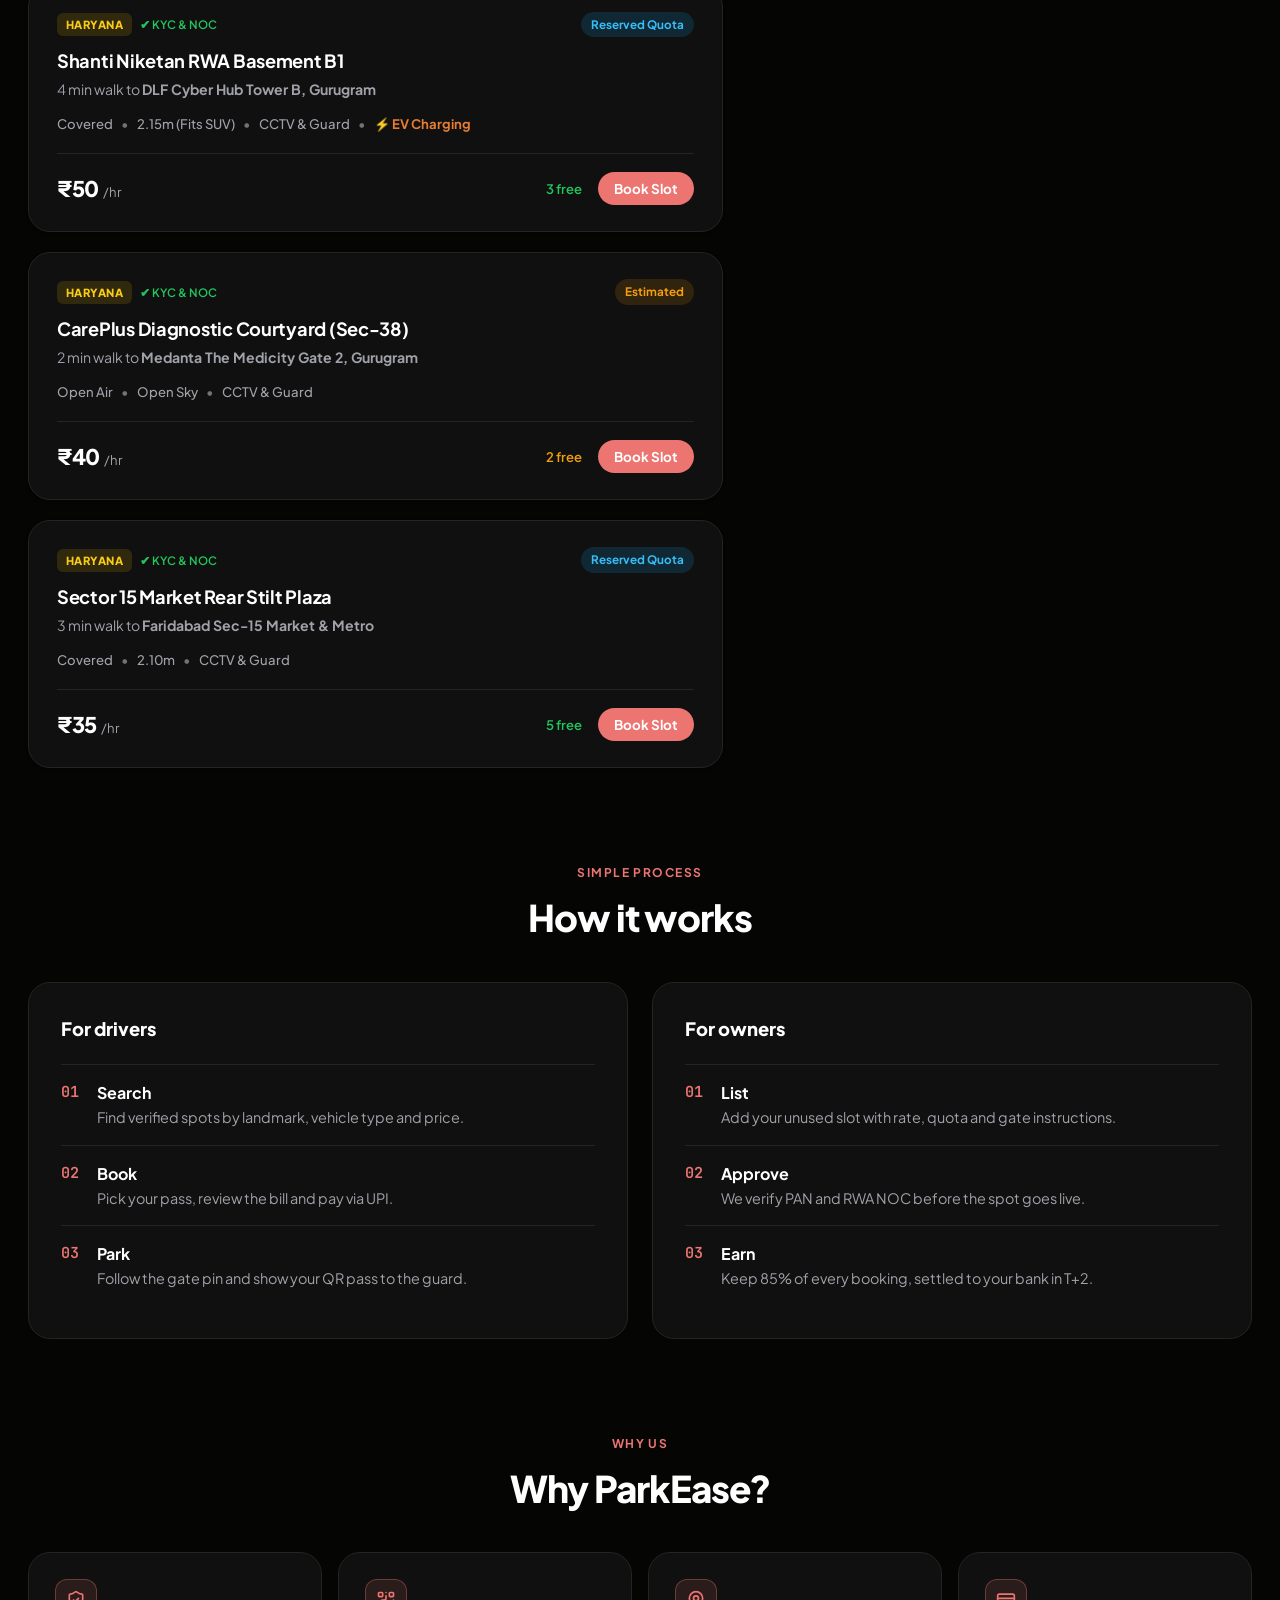
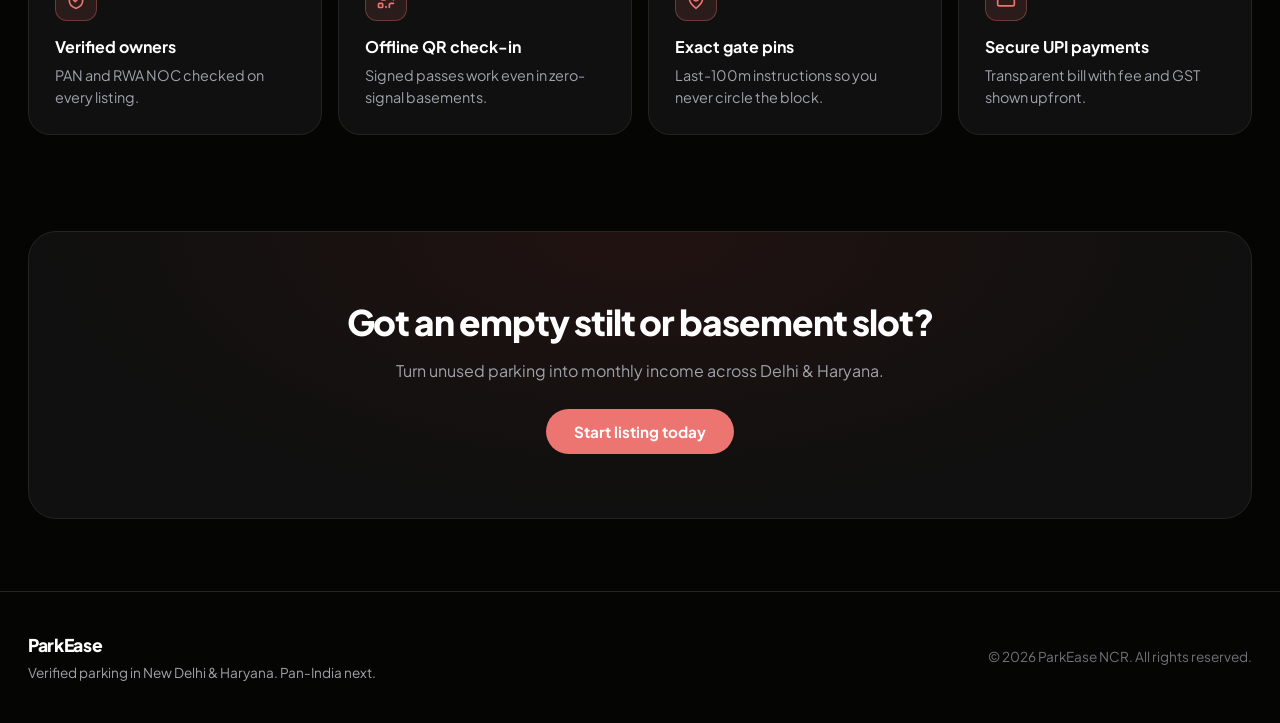
==== commit c0d985fc: "Add files via upload" ====
--- a/parkeasenew/index.html
+++ b/parkeasenew/index.html
@@ -34,7 +34,7 @@
         <div class="vehicle-selector">
           <span id="activeVehicleIcon"></span>
           <select id="globalVehicleSelect" aria-label="Select Vehicle">
-            <option value="2W">2W • DL3S DK 4723</option>
+            <option value="2W">2W • DL3S DK 4323</option>
             <option value="4W" selected>4W • HR26 EQ 9013</option>
             <option value="SUV">SUV • DL8C AX 7743</option>
             <option value="EV">EV • HR51 EV 1105</option>
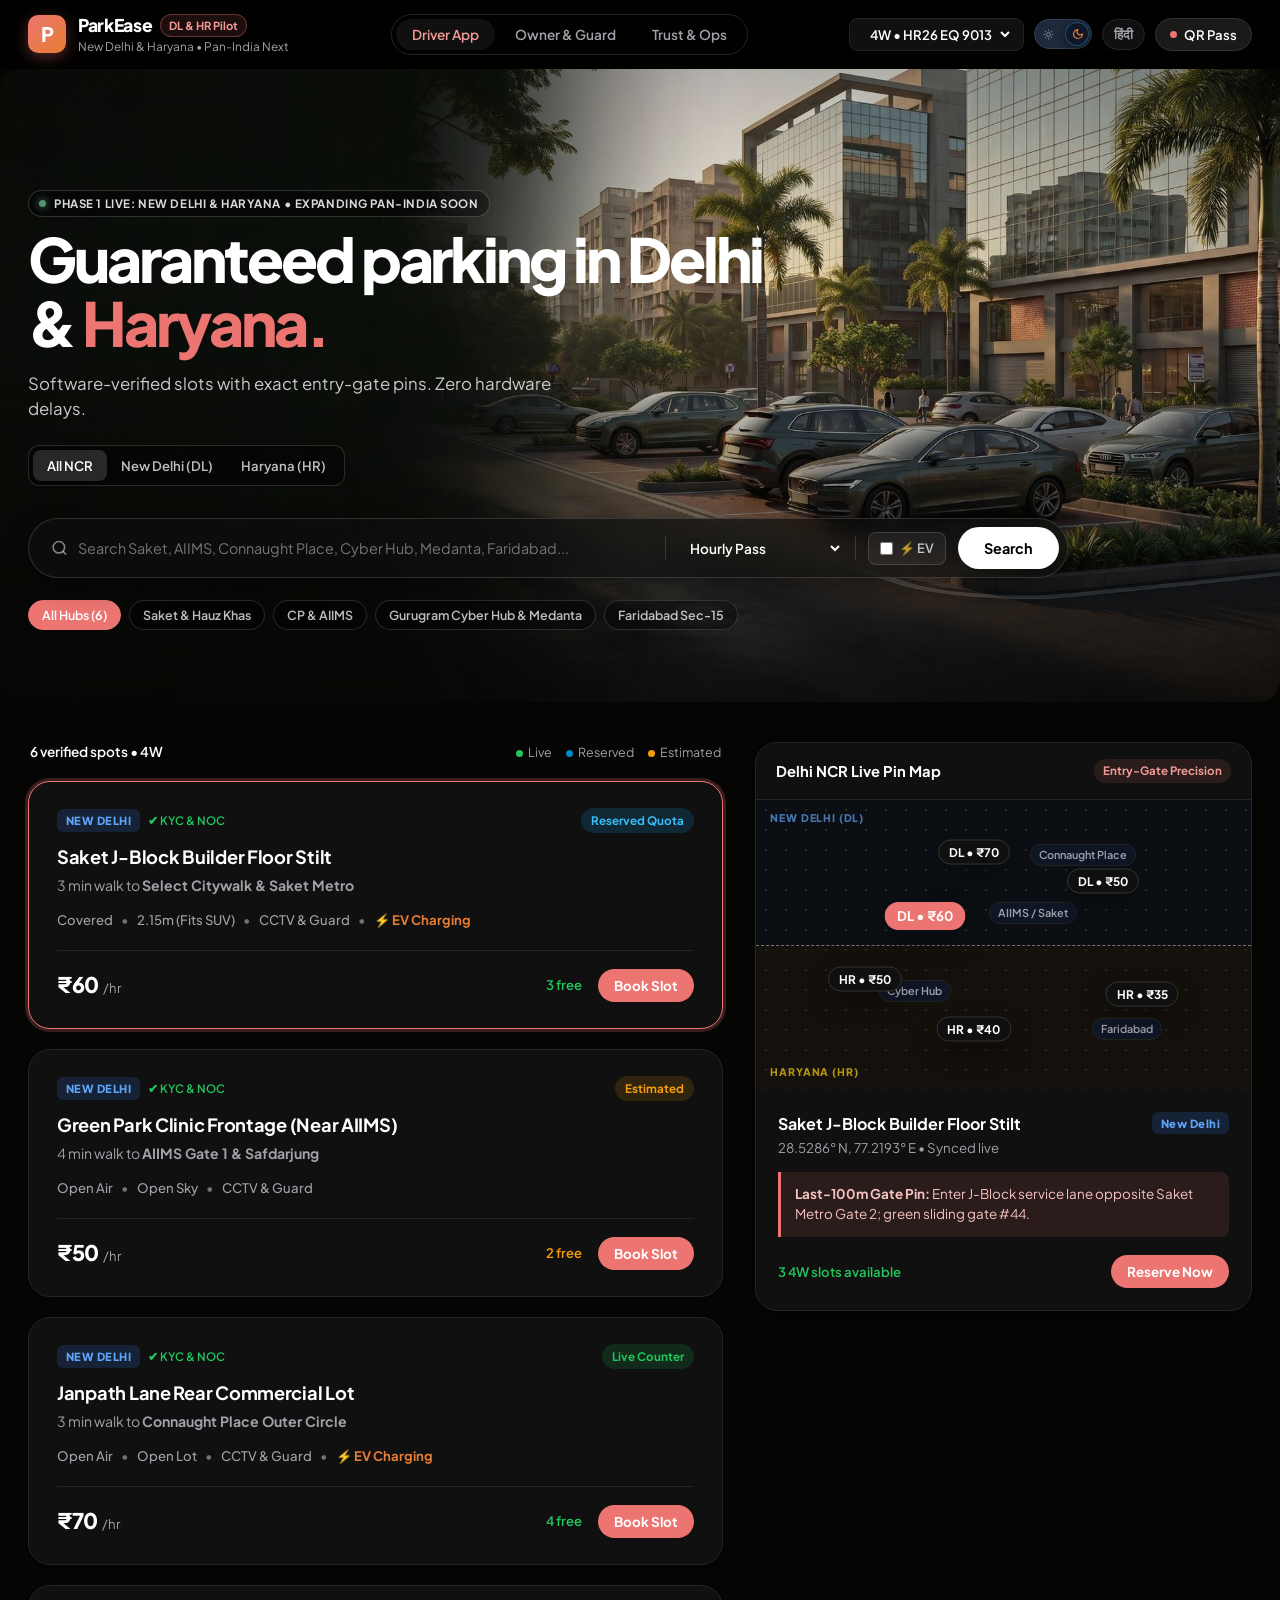
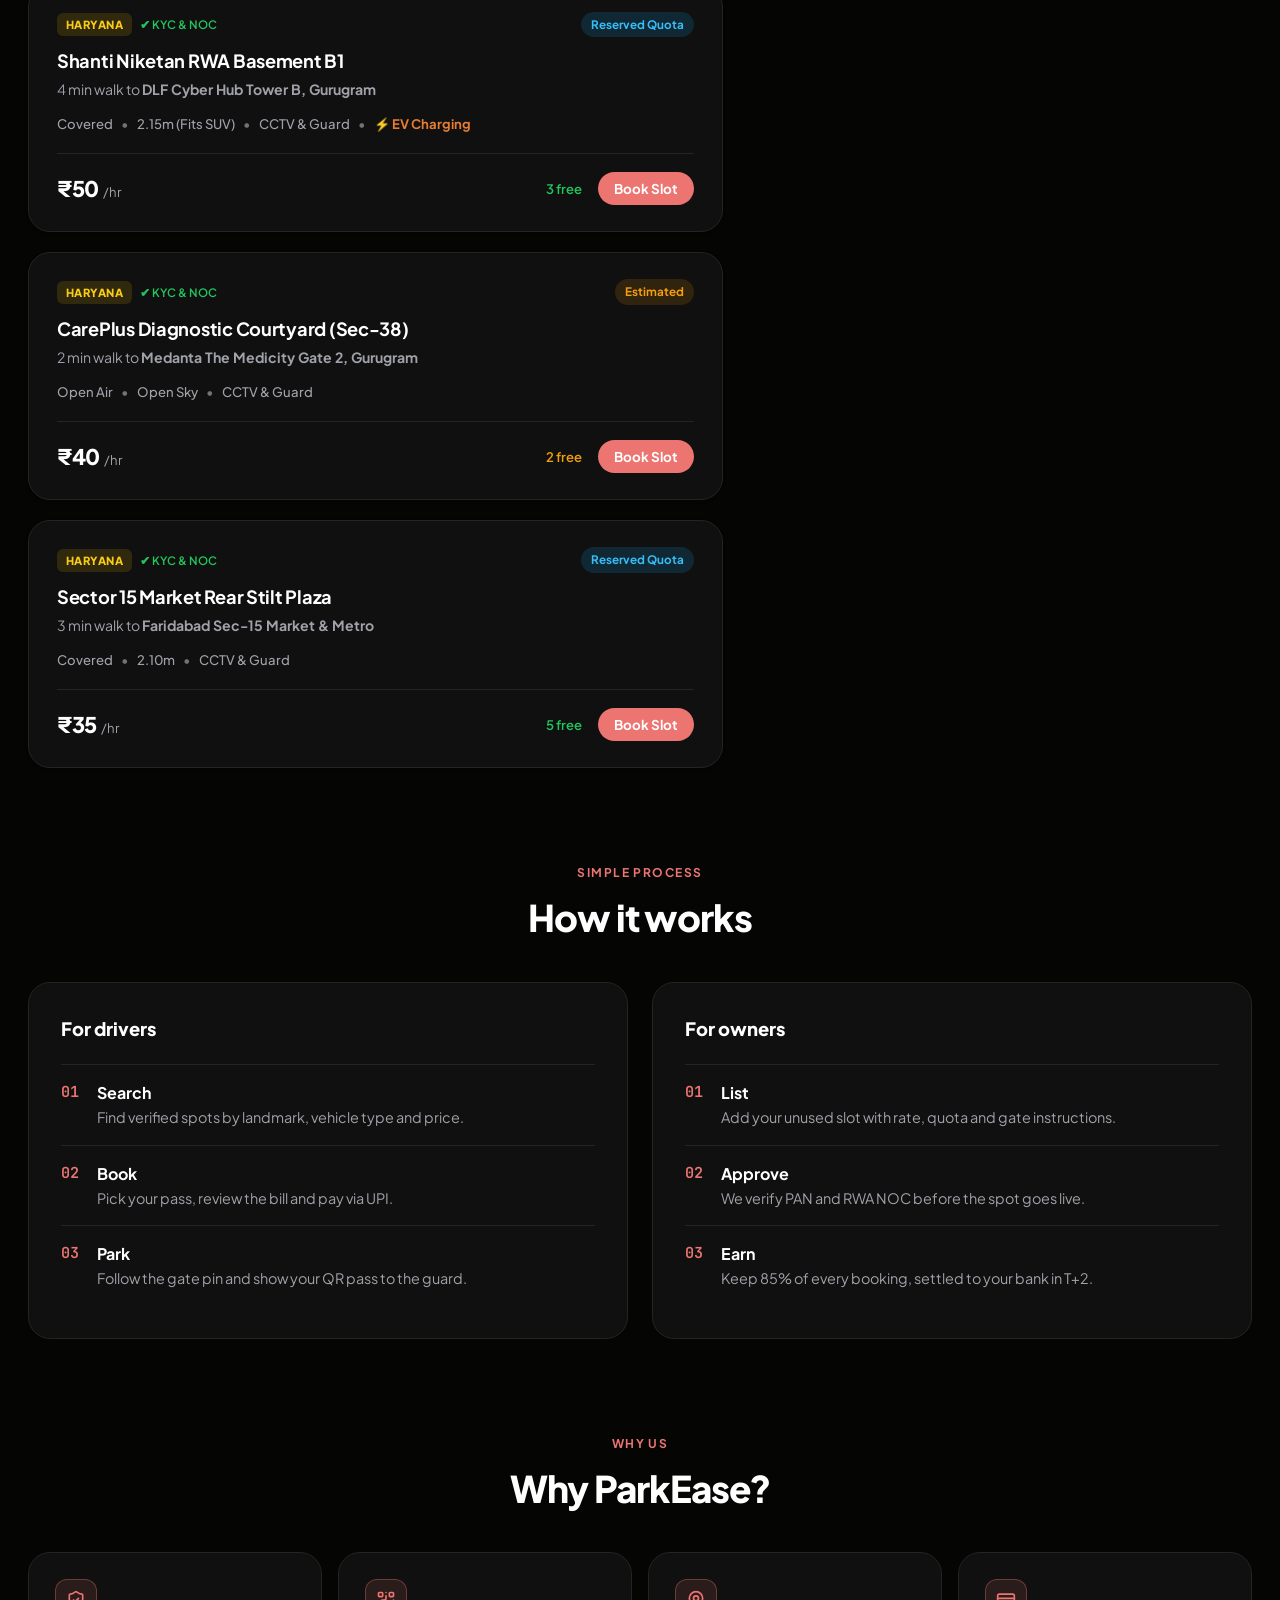
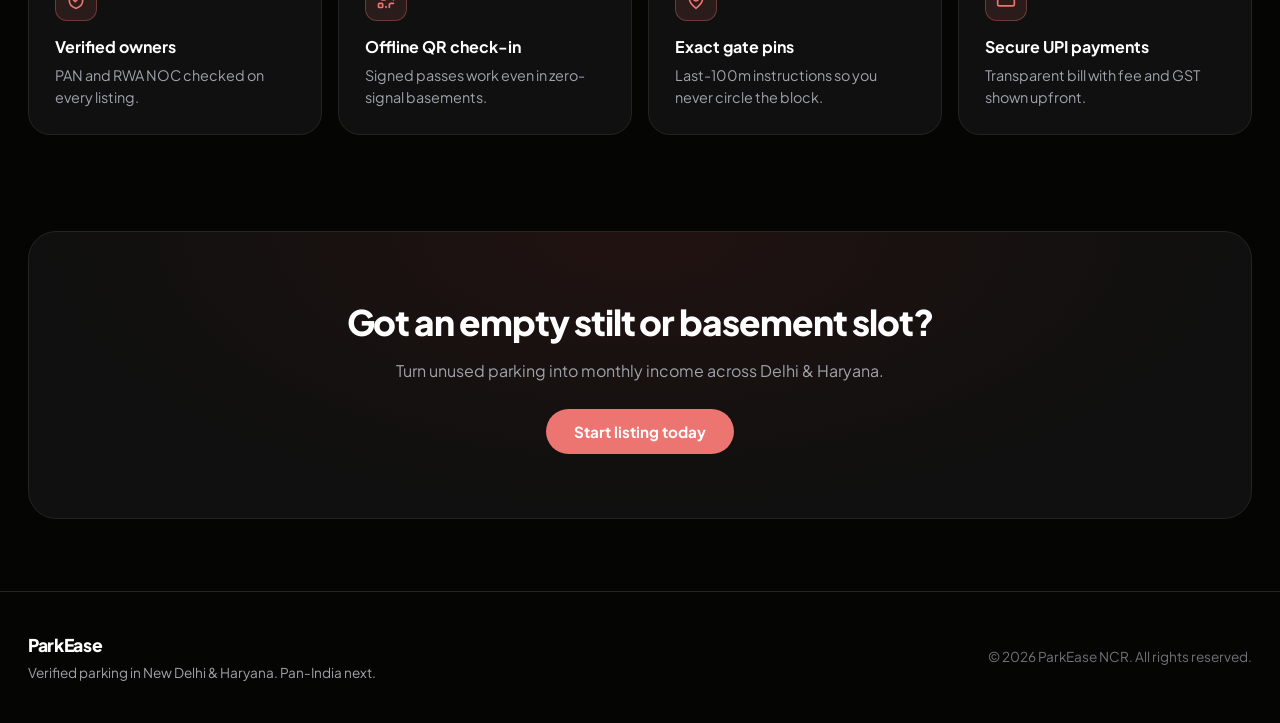
==== commit 5b08523c: "Add files via upload" ====
--- a/parkeasenew/index.html
+++ b/parkeasenew/index.html
@@ -36,7 +36,7 @@
           <select id="globalVehicleSelect" aria-label="Select Vehicle">
             <option value="2W">2W • DL3S DK 4323</option>
             <option value="4W" selected>4W • HR26 EQ 9013</option>
-            <option value="SUV">SUV • DL8C AX 7743</option>
+            <option value="SUV">SUV • DL8C AQ 7743</option>
             <option value="EV">EV • HR51 EV 1105</option>
           </select>
         </div>
